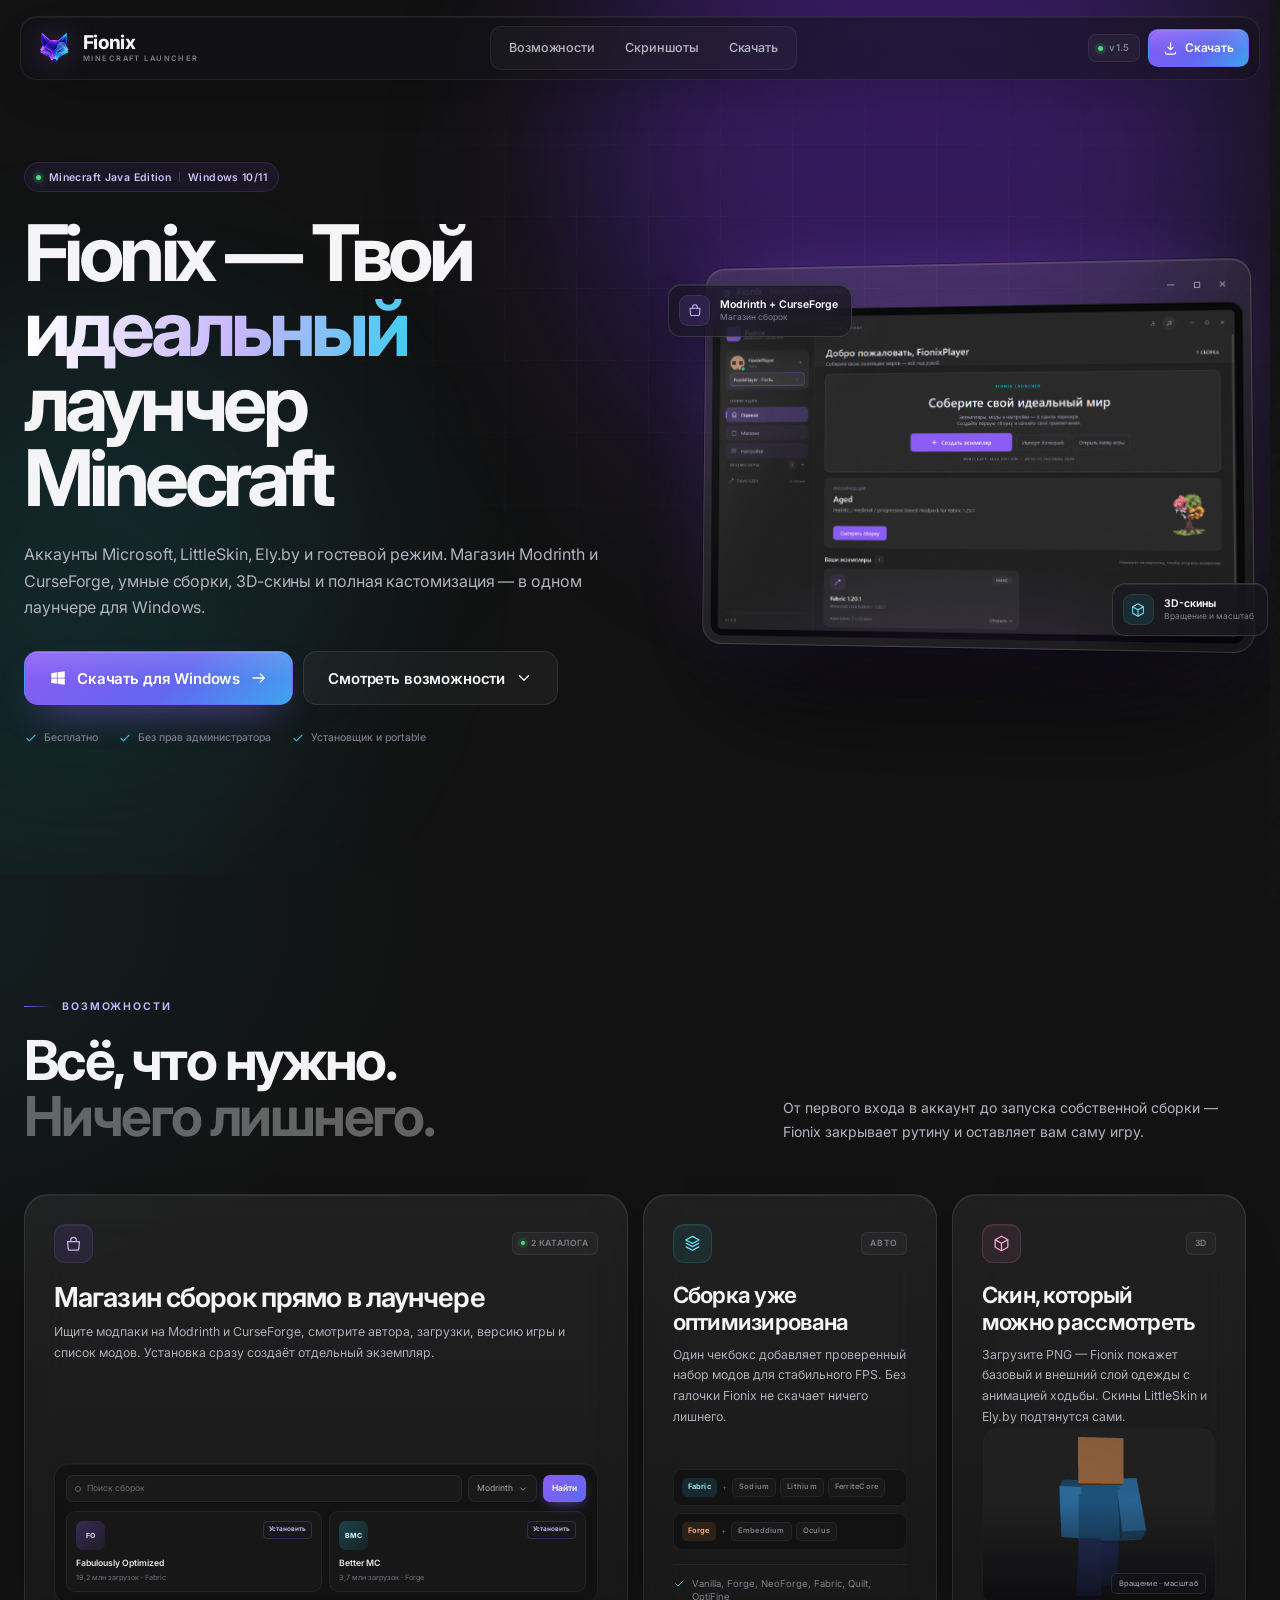
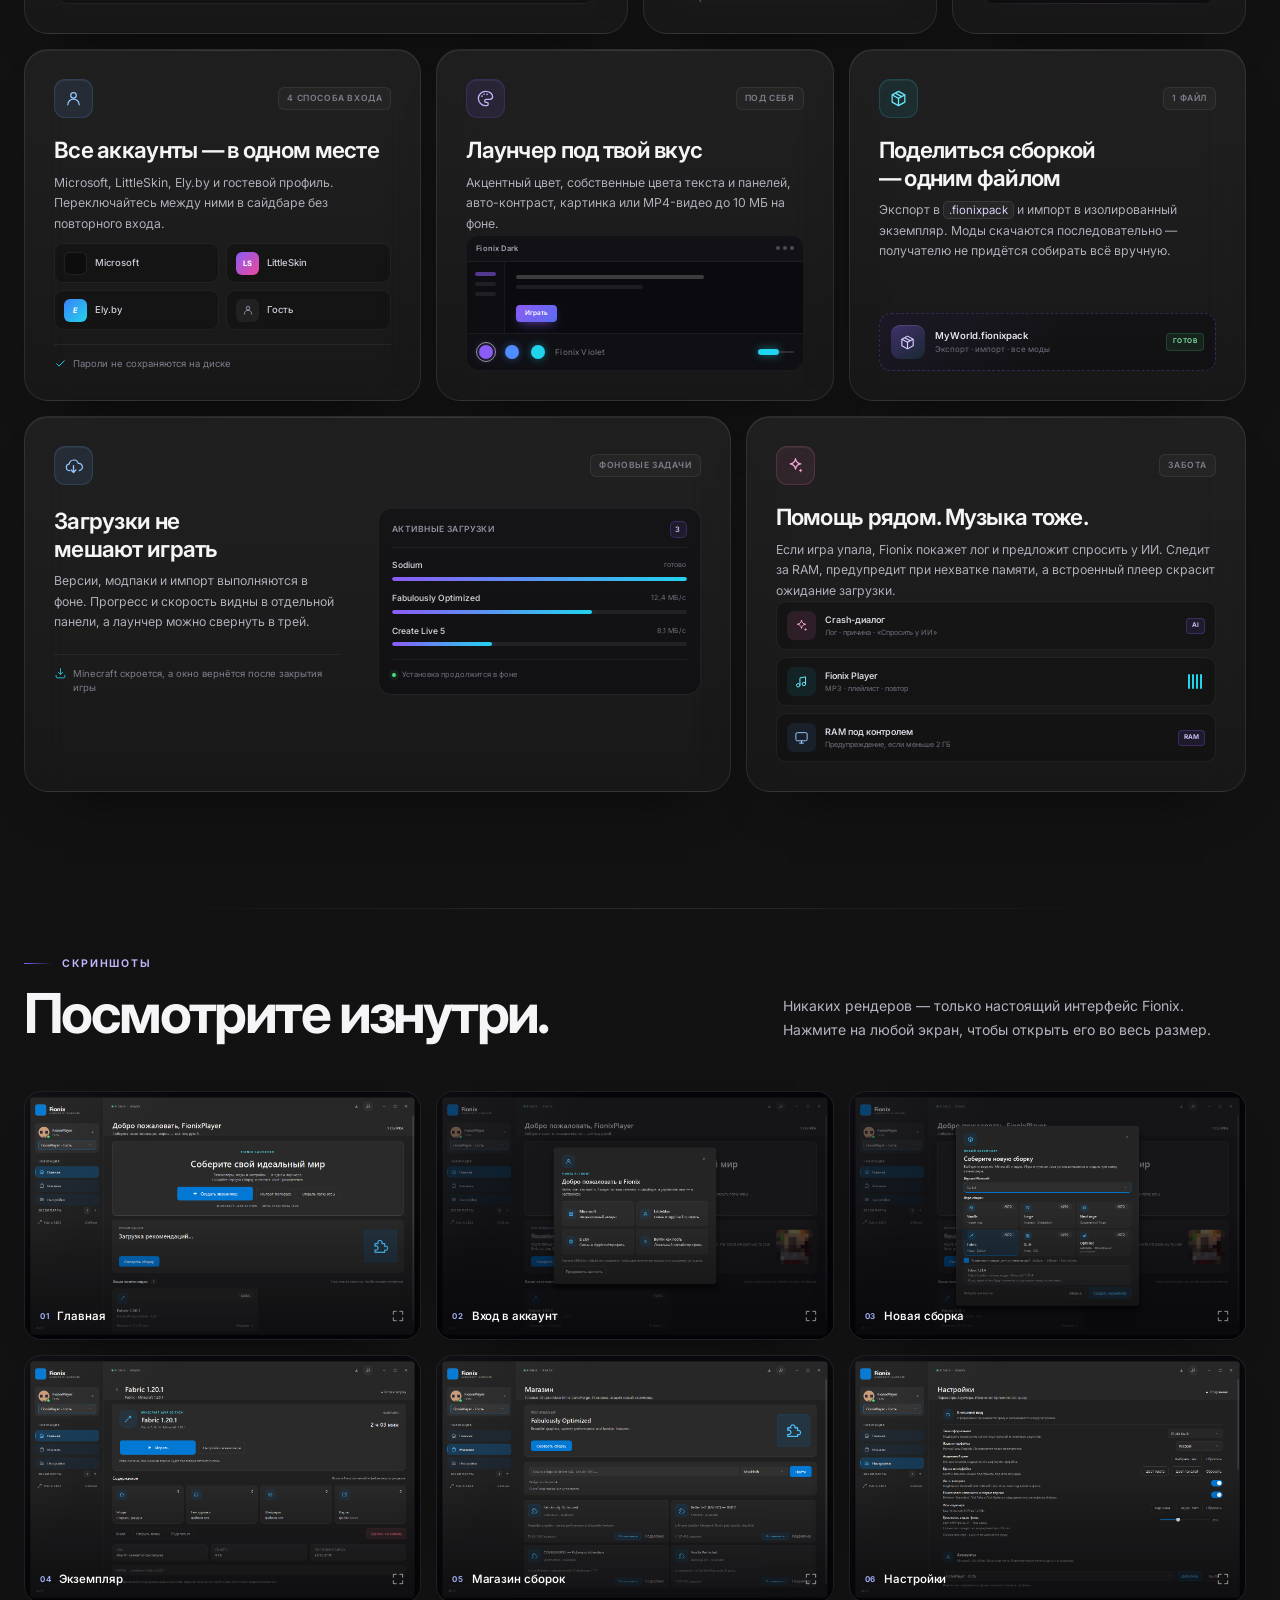
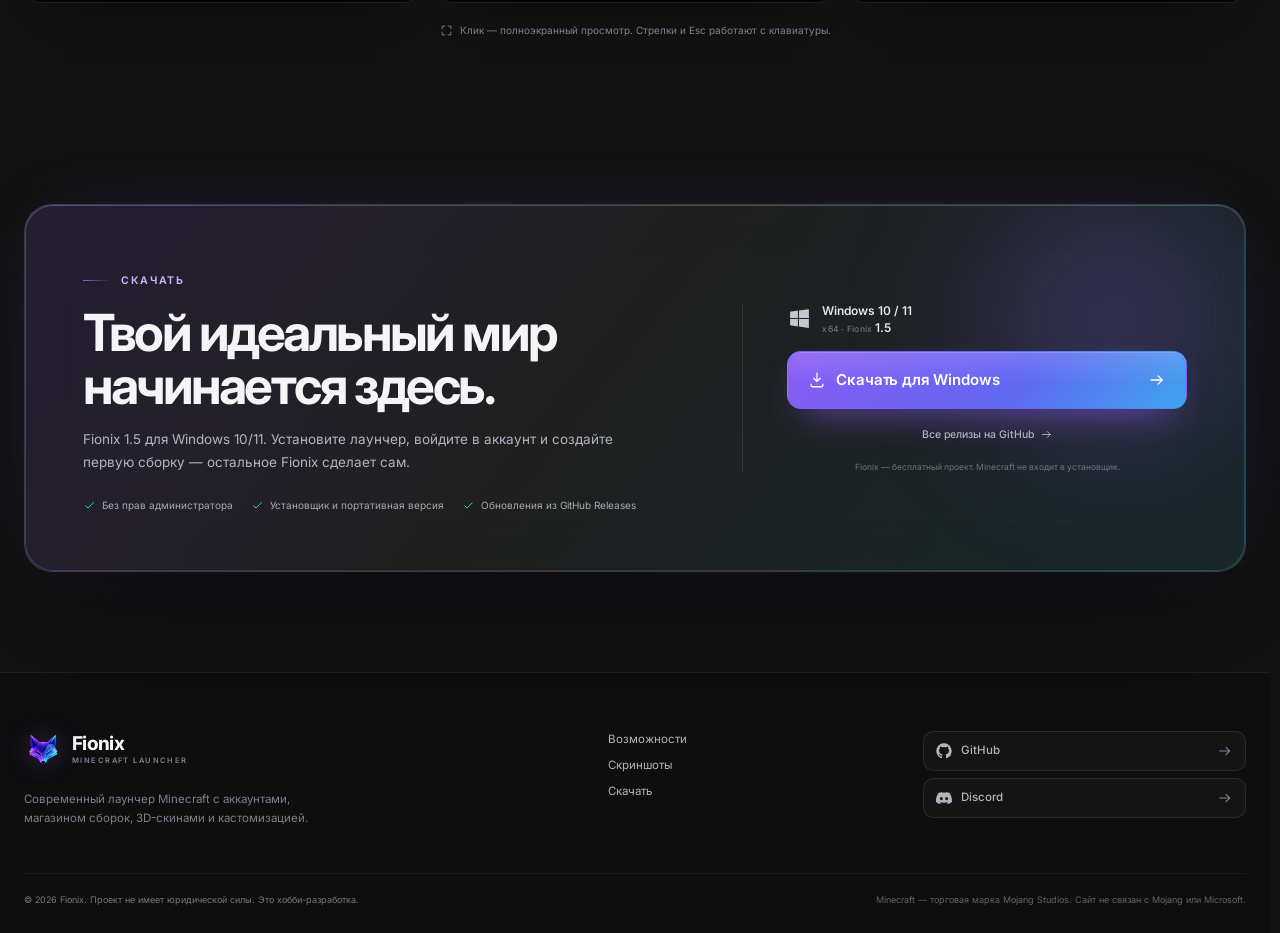
==== index.html @ 05e00a1c "Add files via upload" ====
<!DOCTYPE html>
<html lang="ru">
<head>
  <meta charset="UTF-8">
  <meta name="viewport" content="width=device-width, initial-scale=1.0">
  <meta name="color-scheme" content="dark">
  <meta name="theme-color" content="#121212">

  <title>Fionix — лаунчер Minecraft для Windows 10/11</title>
  <meta name="description" content="Fionix — современный лаунчер Minecraft с аккаунтами Microsoft, LittleSkin и Ely.by, магазином Modrinth и CurseForge, умными сборками, 3D-скинами и полной кастомизацией.">
  <meta name="robots" content="index, follow">

  <!-- После публикации замените URL на свой адрес GitHub Pages, если он отличается. -->
  <link rel="canonical" href="https://fiojedug8f.github.io/Fionix/">
  <meta property="og:type" content="website">
  <meta property="og:locale" content="ru_RU">
  <meta property="og:title" content="Fionix — Твой идеальный лаунчер Minecraft">
  <meta property="og:description" content="Аккаунты, магазин сборок, умная оптимизация, 3D-скины и кастомизация. Fionix для Windows 10/11.">
  <meta property="og:url" content="https://fiojedug8f.github.io/Fionix/">
  <meta property="og:image" content="https://fiojedug8f.github.io/Fionix/assets/screenshot-midnight.png">
  <meta name="twitter:card" content="summary_large_image">
  <meta name="twitter:title" content="Fionix — Твой идеальный лаунчер Minecraft">
  <meta name="twitter:description" content="Современный лаунчер Minecraft для Windows 10/11.">
  <meta name="twitter:image" content="https://fiojedug8f.github.io/Fionix/assets/screenshot-midnight.png">

  <!--
    ИСТОЧНИКИ ИЗОБРАЖЕНИЙ
    Исходники находятся в C:\Users\fioje\OneDrive\Рабочий стол\Fionix_Final_Release\1_GitHub_Source.
    Копии и производные лежат рядом с index.html в папке assets/, чтобы сайт корректно
    работал на GitHub Pages без абсолютных путей Windows.

    assets/fionix-mark.png              — прозрачная версия assets/icons/fionix.png (создана из оригинала)
    assets/fionix.png                   — assets/icons/fionix.png (исходная иконка приложения)
    assets/fionix.ico                   — assets/icons/fionix.ico (favicon)
    assets/screenshot-midnight.png      — docs/screenshot-midnight.png (главный экран, фиолетовый акцент)
    assets/screenshot.png               — docs/screenshot.png (главный экран)
    assets/screenshot-welcome.png       — docs/screenshot-welcome.png (вход; сторонний модпак зацензурен)
    assets/screenshot-create.png        — docs/screenshot-create.png (создание; фон с модпаком зацензурен)
    assets/screenshot-instance.png      — docs/screenshot-instance.png (страница экземпляра)
    assets/screenshot-store.png         — docs/screenshot-store.png (магазин сборок)
    assets/screenshot-settings.png      — docs/screenshot-settings.png (настройки)
    assets/screenshot-skin3d-card.png   — обрезанная docs/screenshot-skin3d.png (3D-просмотр скина)
  -->

  <link rel="icon" href="assets/fionix.ico" sizes="any">
  <link rel="apple-touch-icon" href="assets/fionix.png">
  <link rel="preconnect" href="https://fonts.googleapis.com">
  <link rel="preconnect" href="https://fonts.gstatic.com" crossorigin>
  <link href="https://fonts.googleapis.com/css2?family=Inter:wght@300..800&display=swap" rel="stylesheet">
  <script>document.documentElement.classList.add("js");</script>
  <link rel="stylesheet" href="style.css">
  <script src="script.js" defer></script>
</head>
<body>
  <a class="skip-link" href="#main">Перейти к содержимому</a>

  <!-- SVG-спрайт: иконки нарисованы в стиле набора src/ui/icons.py проекта Fionix. -->
  <svg class="svg-sprite" xmlns="http://www.w3.org/2000/svg" aria-hidden="true" focusable="false">
    <symbol id="i-download" viewBox="0 0 24 24">
      <path d="M12 3v11m0 0 4.25-4.25M12 14 7.75 9.75M4 17.5v1.25A2.25 2.25 0 0 0 6.25 21h11.5A2.25 2.25 0 0 0 20 18.75V17.5" fill="none" stroke="currentColor" stroke-width="1.7" stroke-linecap="round" stroke-linejoin="round"/>
    </symbol>
    <symbol id="i-arrow-right" viewBox="0 0 24 24">
      <path d="M4 12h15m0 0-5.5-5.5M19 12l-5.5 5.5" fill="none" stroke="currentColor" stroke-width="1.7" stroke-linecap="round" stroke-linejoin="round"/>
    </symbol>
    <symbol id="i-chevron-down" viewBox="0 0 24 24">
      <path d="m6 9 6 6 6-6" fill="none" stroke="currentColor" stroke-width="1.8" stroke-linecap="round" stroke-linejoin="round"/>
    </symbol>
    <symbol id="i-chevron-left" viewBox="0 0 24 24">
      <path d="m15 5-7 7 7 7" fill="none" stroke="currentColor" stroke-width="1.8" stroke-linecap="round" stroke-linejoin="round"/>
    </symbol>
    <symbol id="i-chevron-right" viewBox="0 0 24 24">
      <path d="m9 5 7 7-7 7" fill="none" stroke="currentColor" stroke-width="1.8" stroke-linecap="round" stroke-linejoin="round"/>
    </symbol>
    <symbol id="i-close" viewBox="0 0 24 24">
      <path d="M6 6l12 12M18 6 6 18" fill="none" stroke="currentColor" stroke-width="1.8" stroke-linecap="round"/>
    </symbol>
    <symbol id="i-expand" viewBox="0 0 24 24">
      <path d="M9 4H4v5M15 4h5v5M20 15v5h-5M4 15v5h5" fill="none" stroke="currentColor" stroke-width="1.7" stroke-linecap="round" stroke-linejoin="round"/>
    </symbol>
    <symbol id="i-check" viewBox="0 0 24 24">
      <path d="m5 12.5 4.25 4.25L19 7" fill="none" stroke="currentColor" stroke-width="1.8" stroke-linecap="round" stroke-linejoin="round"/>
    </symbol>
    <symbol id="i-store" viewBox="0 0 24 24">
      <path d="M4.5 9.5h15l-.8 9.25a1.75 1.75 0 0 1-1.74 1.6H7.04a1.75 1.75 0 0 1-1.74-1.6L4.5 9.5Z" fill="none" stroke="currentColor" stroke-width="1.6" stroke-linejoin="round"/>
      <path d="M8.5 9.5V7.75a3.5 3.5 0 1 1 7 0V9.5" fill="none" stroke="currentColor" stroke-width="1.6" stroke-linecap="round"/>
    </symbol>
    <symbol id="i-layers" viewBox="0 0 24 24">
      <path d="m12 3 8.5 4.5L12 12 3.5 7.5 12 3Z" fill="none" stroke="currentColor" stroke-width="1.6" stroke-linejoin="round"/>
      <path d="m4 11.75 8 4.25 8-4.25M4 16.25l8 4.25 8-4.25" fill="none" stroke="currentColor" stroke-width="1.6" stroke-linecap="round" stroke-linejoin="round"/>
    </symbol>
    <symbol id="i-cube" viewBox="0 0 24 24">
      <path d="m12 2.75 8 4.5v9.5l-8 4.5-8-4.5v-9.5l8-4.5Z" fill="none" stroke="currentColor" stroke-width="1.6" stroke-linejoin="round"/>
      <path d="m4.25 7.4 7.75 4.35 7.75-4.35M12 11.75v9.25" fill="none" stroke="currentColor" stroke-width="1.6" stroke-linejoin="round"/>
    </symbol>
    <symbol id="i-user" viewBox="0 0 24 24">
      <circle cx="12" cy="8" r="3.5" fill="none" stroke="currentColor" stroke-width="1.6"/>
      <path d="M4.75 20a7.25 7.25 0 0 1 14.5 0" fill="none" stroke="currentColor" stroke-width="1.6" stroke-linecap="round"/>
    </symbol>
    <symbol id="i-palette" viewBox="0 0 24 24">
      <path d="M12 3a9 9 0 0 0 0 18h1.5a2 2 0 0 0 0-4H13a2 2 0 0 1 0-4h4.5A3.5 3.5 0 0 0 21 9.5C21 5.9 16.97 3 12 3Z" fill="none" stroke="currentColor" stroke-width="1.6" stroke-linejoin="round"/>
      <circle cx="7.6" cy="9" r="1" fill="currentColor"/><circle cx="10.2" cy="6.7" r="1" fill="currentColor"/><circle cx="14" cy="6.8" r="1" fill="currentColor"/>
    </symbol>
    <symbol id="i-package" viewBox="0 0 24 24">
      <path d="M4 7.4 12 3l8 4.4v9.2L12 21l-8-4.4V7.4Z" fill="none" stroke="currentColor" stroke-width="1.6" stroke-linejoin="round"/>
      <path d="m4.25 7.5 7.75 4.3 7.75-4.3M12 11.8V21M8 5.2l8 4.4" fill="none" stroke="currentColor" stroke-width="1.6" stroke-linejoin="round"/>
    </symbol>
    <symbol id="i-cloud-download" viewBox="0 0 24 24">
      <path d="M7.25 18.5a4.25 4.25 0 0 1-.5-8.47A5.75 5.75 0 0 1 18 9.3a4.6 4.6 0 0 1 1.25 9.2" fill="none" stroke="currentColor" stroke-width="1.55" stroke-linecap="round"/>
      <path d="M12 12.25v8.5m0 0 3-3m-3 3-3-3" fill="none" stroke="currentColor" stroke-width="1.7" stroke-linecap="round" stroke-linejoin="round"/>
    </symbol>
    <symbol id="i-sparkles" viewBox="0 0 24 24">
      <path d="M12 3.25c.55 4.2 2.55 6.2 6.75 6.75-4.2.55-6.2 2.55-6.75 6.75C11.45 12.55 9.45 10.55 5.25 10c4.2-.55 6.2-2.55 6.75-6.75Z" fill="none" stroke="currentColor" stroke-width="1.5" stroke-linejoin="round"/>
      <path d="M18.5 15.5c.22 1.7 1.05 2.53 2.75 2.75-1.7.22-2.53 1.05-2.75 2.75-.22-1.7-1.05-2.53-2.75-2.75 1.7-.22 2.53-1.05 2.75-2.75Z" fill="currentColor"/>
    </symbol>
    <symbol id="i-music" viewBox="0 0 24 24">
      <path d="M9.5 18V6.25l9-1.75v11.5" fill="none" stroke="currentColor" stroke-width="1.6" stroke-linecap="round" stroke-linejoin="round"/>
      <circle cx="6.75" cy="18" r="2.75" fill="none" stroke="currentColor" stroke-width="1.6"/>
      <circle cx="15.75" cy="16" r="2.75" fill="none" stroke="currentColor" stroke-width="1.6"/>
    </symbol>
    <symbol id="i-monitor" viewBox="0 0 24 24">
      <rect x="3" y="4.25" width="18" height="13" rx="2.25" fill="none" stroke="currentColor" stroke-width="1.6"/>
      <path d="M9 21h6M12 17.5V21" fill="none" stroke="currentColor" stroke-width="1.6" stroke-linecap="round"/>
    </symbol>
    <symbol id="i-windows" viewBox="0 0 24 24">
      <path d="M3 5.5 10.5 4.4v7.1H3V5.5Zm8.5-1.3L21 3v8.5h-9.5V4.2ZM3 12.5h7.5v7.1L3 18.5v-6Zm8.5 0H21V21l-9.5-1.3v-7.2Z" fill="currentColor"/>
    </symbol>
    <symbol id="i-github" viewBox="0 0 24 24">
      <path d="M12 .5C5.73.5.5 5.73.5 12c0 5.08 3.29 9.39 7.86 10.91.58.11.79-.25.79-.56v-2.17c-3.2.7-3.87-1.36-3.87-1.36-.52-1.33-1.28-1.68-1.28-1.68-1.05-.72.08-.7.08-.7 1.16.08 1.77 1.19 1.77 1.19 1.03 1.77 2.7 1.26 3.36.96.1-.75.4-1.26.73-1.55-2.55-.29-5.23-1.28-5.23-5.69 0-1.26.45-2.29 1.19-3.1-.12-.29-.52-1.46.11-3.05 0 0 .97-.31 3.18 1.18a11.1 11.1 0 0 1 5.8 0c2.2-1.49 3.17-1.18 3.17-1.18.63 1.59.23 2.76.11 3.05.74.81 1.19 1.84 1.19 3.1 0 4.42-2.69 5.39-5.25 5.67.41.35.78 1.05.78 2.12v3.14c0 .31.21.68.8.56A11.51 11.51 0 0 0 23.5 12C23.5 5.73 18.27.5 12 .5Z" fill="currentColor"/>
    </symbol>
    <symbol id="i-discord" viewBox="0 0 24 24">
      <path d="M20.32 4.37a19.8 19.8 0 0 0-4.89-1.52.07.07 0 0 0-.08.04c-.21.38-.44.87-.6 1.25a18.3 18.3 0 0 0-5.5 0 12.6 12.6 0 0 0-.61-1.25.08.08 0 0 0-.08-.04c-1.7.29-3.35.8-4.88 1.52a.07.07 0 0 0-.03.03C.53 9.05-.32 13.58.1 18.06a.08.08 0 0 0 .03.05 19.9 19.9 0 0 0 5.99 3.03.08.08 0 0 0 .08-.03c.46-.63.87-1.3 1.22-2a.08.08 0 0 0-.04-.11 13.1 13.1 0 0 1-1.87-.89.08.08 0 0 1-.01-.13c.13-.1.25-.2.37-.31a.07.07 0 0 1 .08-.01c3.93 1.79 8.18 1.79 12.06 0a.07.07 0 0 1 .08.01c.12.11.25.21.37.31a.08.08 0 0 1-.01.13c-.6.35-1.22.64-1.87.89a.08.08 0 0 0-.04.11c.36.7.77 1.37 1.22 2a.08.08 0 0 0 .08.03 19.84 19.84 0 0 0 6-3.03.08.08 0 0 0 .03-.05c.5-5.18-.84-9.68-3.55-13.66a.06.06 0 0 0-.03-.03ZM8.02 15.33c-1.18 0-2.16-1.08-2.16-2.42 0-1.33.96-2.42 2.16-2.42 1.21 0 2.18 1.1 2.16 2.42 0 1.34-.96 2.42-2.16 2.42Zm7.97 0c-1.18 0-2.16-1.08-2.16-2.42 0-1.33.96-2.42 2.16-2.42 1.21 0 2.18 1.1 2.16 2.42 0 1.34-.95 2.42-2.16 2.42Z" fill="currentColor"/>
    </symbol>
    <symbol id="i-tray" viewBox="0 0 24 24">
      <path d="M4 15.25v2.5A2.25 2.25 0 0 0 6.25 20h11.5A2.25 2.25 0 0 0 20 17.75v-2.5M8.25 10 12 13.75 15.75 10M12 3v10.5" fill="none" stroke="currentColor" stroke-width="1.6" stroke-linecap="round" stroke-linejoin="round"/>
    </symbol>
  </svg>

  <div class="page-glow" aria-hidden="true"></div>

  <header class="site-header" id="siteHeader">
    <div class="header-inner">
      <a class="brand" href="#top" aria-label="Fionix — на главную">
        <!-- assets/fionix-mark.png = прозрачная версия assets/icons/fionix.png -->
        <img class="brand-mark" src="assets/fionix-mark.png" alt="" width="40" height="40" decoding="async">
        <span class="brand-text">
          <span class="brand-name">Fionix</span>
          <span class="brand-caption">Minecraft Launcher</span>
        </span>
      </a>

      <nav class="desktop-nav" aria-label="Основная навигация">
        <a class="nav-link" href="#features">Возможности</a>
        <a class="nav-link" href="#screenshots">Скриншоты</a>
        <a class="nav-link" href="#download">Скачать</a>
      </nav>

      <div class="header-actions">
        <!-- Версия подставляется из latest release GitHub API в script.js. -->
        <span class="version-pill" title="Последняя версия Fionix">
          <span class="status-dot" aria-hidden="true"></span><span data-release-tag>v1.5</span>
        </span>

        <!--
          ССЫЛКА НА СКАЧИВАНИЕ
          href ниже — резервный прямой адрес последнего установщика GitHub.
          script.js запрашивает последний релиз через GitHub API, подставляет
          точный versioned URL (например, .../download/v1.5/Fionix_Setup.exe)
          и обновляет все версии на странице. Вручную менять ссылку не нужно.
        -->
        <a class="btn btn--primary btn--sm header-download"
           href="https://github.com/fiojedug8f/Fionix/releases/latest/download/Fionix_Setup.exe"
           data-download
           aria-label="Скачать Fionix для Windows">
          <svg class="icon" aria-hidden="true"><use href="#i-download"/></svg>
          <span>Скачать</span>
        </a>

        <button class="menu-toggle" id="menuToggle" type="button"
                aria-label="Открыть меню" aria-controls="mobileMenu" aria-expanded="false">
          <span></span><span></span>
        </button>
      </div>
    </div>
  </header>

  <div class="mobile-menu-backdrop" id="menuBackdrop" aria-hidden="true"></div>

  <div class="mobile-menu" id="mobileMenu" aria-hidden="true" inert>
    <nav class="mobile-nav" aria-label="Мобильная навигация">
      <a href="#features"><span>Возможности</span><svg class="icon" aria-hidden="true"><use href="#i-arrow-right"/></svg></a>
      <a href="#screenshots"><span>Скриншоты</span><svg class="icon" aria-hidden="true"><use href="#i-arrow-right"/></svg></a>
      <a href="#download"><span>Скачать</span><svg class="icon" aria-hidden="true"><use href="#i-arrow-right"/></svg></a>
    </nav>
    <a class="btn btn--primary mobile-menu__download"
       href="https://github.com/fiojedug8f/Fionix/releases/latest/download/Fionix_Setup.exe"
       data-download>
      <svg class="icon" aria-hidden="true"><use href="#i-windows"/></svg>
      Скачать для Windows
    </a>
    <p class="mobile-menu__meta">Windows 10/11 · версия <span data-release-version>1.5</span> · бесплатно</p>
  </div>

  <main id="main">
    <!-- ============================= HERO ============================= -->
    <section class="hero" id="top" aria-labelledby="hero-title">
      <div class="hero-background" aria-hidden="true">
        <span class="hero-orb hero-orb--violet"></span>
        <span class="hero-orb hero-orb--cyan"></span>
        <span class="hero-grid"></span>
      </div>

      <div class="container hero-layout">
        <div class="hero-copy">
          <div class="hero-eyebrow">
            <span class="status-dot" aria-hidden="true"></span>
            <span>Minecraft Java Edition</span>
            <span class="eyebrow-separator" aria-hidden="true"></span>
            <span>Windows 10/11</span>
          </div>

          <h1 class="hero-title" id="hero-title">
            Fionix — Твой<br>
            <span class="text-gradient">идеальный</span> лаунчер<br>
            Minecraft
          </h1>

          <p class="hero-lead">
            Аккаунты Microsoft, LittleSkin, Ely.by и гостевой режим. Магазин Modrinth
            и CurseForge, умные сборки, 3D-скины и полная кастомизация — в одном
            лаунчере для Windows.
          </p>

          <div class="hero-actions">
            <a class="btn btn--primary btn--lg"
               href="https://github.com/fiojedug8f/Fionix/releases/latest/download/Fionix_Setup.exe"
               data-download>
              <svg class="icon" aria-hidden="true"><use href="#i-windows"/></svg>
              <span>Скачать для Windows</span>
              <svg class="icon btn-arrow" aria-hidden="true"><use href="#i-arrow-right"/></svg>
            </a>
            <a class="btn btn--ghost btn--lg" href="#features">
              <span>Смотреть возможности</span>
              <svg class="icon" aria-hidden="true"><use href="#i-chevron-down"/></svg>
            </a>
          </div>

          <ul class="hero-meta" aria-label="Коротко о лаунчере">
            <li><svg class="icon" aria-hidden="true"><use href="#i-check"/></svg>Бесплатно</li>
            <li><svg class="icon" aria-hidden="true"><use href="#i-check"/></svg>Без прав администратора</li>
            <li><svg class="icon" aria-hidden="true"><use href="#i-check"/></svg>Установщик и portable</li>
          </ul>
        </div>

        <div class="hero-visual">
          <div class="hero-halo" aria-hidden="true"></div>

          <figure class="app-preview" data-tilt data-reveal>
            <div class="app-titlebar" aria-hidden="true">
              <div class="app-title">
                <span class="app-title__mark"></span>
                <span>Fionix</span>
                <span class="app-title__muted">Minecraft Launcher</span>
              </div>
              <div class="window-controls">
                <span class="window-control window-control--min"></span>
                <span class="window-control window-control--max"></span>
                <span class="window-control window-control--close"></span>
              </div>
            </div>
            <div class="app-screen">
              <!-- assets/screenshot-midnight.png = docs/screenshot-midnight.png -->
              <img src="assets/screenshot-midnight.png"
                   alt="Интерфейс Fionix: главный экран с приветствием, кнопкой создания сборки и фиолетовым акцентом"
                   width="1440" height="900" fetchpriority="high" decoding="async">
              <span class="screen-glare" aria-hidden="true"></span>
            </div>
            <figcaption class="sr-only">Главное окно лаунчера Fionix с фиолетовой темой оформления.</figcaption>
          </figure>

          <div class="hero-float hero-float--store" aria-hidden="true">
            <span class="float-icon float-icon--violet">
              <svg class="icon"><use href="#i-store"/></svg>
            </span>
            <span>
              <strong>Modrinth + CurseForge</strong>
              <small>Магазин сборок</small>
            </span>
          </div>

          <div class="hero-float hero-float--skins" aria-hidden="true">
            <span class="float-icon float-icon--cyan">
              <svg class="icon"><use href="#i-cube"/></svg>
            </span>
            <span>
              <strong>3D-скины</strong>
              <small>Вращение и масштаб</small>
            </span>
          </div>
        </div>
      </div>

      <div class="container">
        <div class="tech-strip" data-reveal>
          <span class="tech-strip__label">
            <svg class="icon" aria-hidden="true"><use href="#i-layers"/></svg>
            6 ядер
          </span>
          <ul class="tech-list" aria-label="Поддерживаемые ядра">
            <li>Vanilla</li>
            <li>Forge</li>
            <li>NeoForge</li>
            <li>Fabric</li>
            <li>Quilt</li>
            <li>OptiFine</li>
          </ul>
          <span class="tech-strip__note">Release · Snapshot · Beta · Alpha</span>
        </div>
      </div>
    </section>

    <!-- ========================== ВОЗМОЖНОСТИ ========================== -->
    <section class="section" id="features" aria-labelledby="features-title">
      <div class="container">
        <div class="section-heading" data-reveal>
          <span class="section-kicker"><span aria-hidden="true"></span>Возможности</span>
          <div class="section-heading__row">
            <h2 id="features-title">Всё, что нужно.<br><span class="text-dim">Ничего лишнего.</span></h2>
            <p>
              От первого входа в аккаунт до запуска собственной сборки — Fionix
              закрывает рутину и оставляет вам саму игру.
            </p>
          </div>
        </div>

        <div class="bento-grid">
          <!-- Карточка 1: магазин сборок. Данные и функции из README, раздел «Магазин». -->
          <article class="glass-card feature-card card--store" data-reveal>
            <div class="card-top">
              <span class="feature-icon feature-icon--violet">
                <svg class="icon" aria-hidden="true"><use href="#i-store"/></svg>
              </span>
              <span class="tag"><span class="status-dot" aria-hidden="true"></span>2 каталога</span>
            </div>
            <h3>Магазин сборок прямо в лаунчере</h3>
            <p>
              Ищите модпаки на Modrinth и CurseForge, смотрите автора, загрузки,
              версию игры и список модов. Установка сразу создаёт отдельный экземпляр.
            </p>

            <div class="store-demo" aria-hidden="true">
              <div class="store-demo__toolbar">
                <span class="demo-search">
                  <span class="demo-search__dot"></span>
                  Поиск сборок
                </span>
                <span class="demo-source">Modrinth <svg class="icon"><use href="#i-chevron-down"/></svg></span>
                <span class="demo-find">Найти</span>
              </div>
              <div class="store-demo__grid">
                <div class="pack-card">
                  <div class="pack-card__top">
                    <span class="pack-icon">FO</span>
                    <span class="pack-card__install">Установить</span>
                  </div>
                  <strong>Fabulously Optimized</strong>
                  <small>19,2 млн загрузок · Fabric</small>
                </div>
                <div class="pack-card">
                  <div class="pack-card__top">
                    <span class="pack-icon pack-icon--cyan">BMC</span>
                    <span class="pack-card__install">Установить</span>
                  </div>
                  <strong>Better MC</strong>
                  <small>3,7 млн загрузок · Forge</small>
                </div>
              </div>
            </div>
          </article>

          <!-- Карточка 2: оптимизация при создании сборки (README, «Ядра и оптимизация»). -->
          <article class="glass-card feature-card card--builds" data-reveal style="--delay: .06s">
            <div class="card-top">
              <span class="feature-icon feature-icon--cyan">
                <svg class="icon" aria-hidden="true"><use href="#i-layers"/></svg>
              </span>
              <span class="tag">Авто</span>
            </div>
            <h3>Сборка уже оптимизирована</h3>
            <p>
              Один чекбокс добавляет проверенный набор модов для стабильного FPS.
              Без галочки Fionix не скачает ничего лишнего.
            </p>
            <div class="build-demo" aria-hidden="true">
              <div class="build-row">
                <span class="core-tag core-tag--fabric">Fabric</span>
                <span class="build-plus">+</span>
                <span class="mod-tag">Sodium</span>
                <span class="mod-tag">Lithium</span>
                <span class="mod-tag">FerriteCore</span>
              </div>
              <div class="build-row">
                <span class="core-tag core-tag--forge">Forge</span>
                <span class="build-plus">+</span>
                <span class="mod-tag">Embeddium</span>
                <span class="mod-tag">Oculus</span>
              </div>
            </div>
            <div class="card-note"><svg class="icon" aria-hidden="true"><use href="#i-check"/></svg>Vanilla, Forge, NeoForge, Fabric, Quilt, OptiFine</div>
          </article>

          <!-- Карточка 3: 3D-скины. Изображение из docs/screenshot-skin3d.png. -->
          <article class="glass-card feature-card card--skins" data-reveal style="--delay: .12s">
            <div class="card-top">
              <span class="feature-icon feature-icon--pink">
                <svg class="icon" aria-hidden="true"><use href="#i-cube"/></svg>
              </span>
              <span class="tag">3D</span>
            </div>
            <h3>Скин, который можно рассмотреть</h3>
            <p>
              Загрузите PNG — Fionix покажет базовый и внешний слой одежды
              с анимацией ходьбы. Скины LittleSkin и Ely.by подтянутся сами.
            </p>
            <div class="skin-preview">
              <!--
                assets/screenshot-skin3d-card.png — производная от docs/screenshot-skin3d.png:
                обрезаны служебный заголовок и подпись, чтобы в карточке остался только 3D-просмотрщик.
              -->
              <img src="assets/screenshot-skin3d-card.png"
                   alt="3D-просмотрщик скина в Fionix"
                   width="692" height="524" loading="lazy" decoding="async">
              <span class="skin-hint">Вращение · масштаб</span>
            </div>
          </article>

          <!-- Карточка 4: аккаунты (README, «Аккаунты и профиль»). -->
          <article class="glass-card feature-card card--accounts" data-reveal>
            <div class="card-top">
              <span class="feature-icon feature-icon--blue">
                <svg class="icon" aria-hidden="true"><use href="#i-user"/></svg>
              </span>
              <span class="tag">4 способа входа</span>
            </div>
            <h3>Все аккаунты — в одном месте</h3>
            <p>
              Microsoft, LittleSkin, Ely.by и гостевой профиль. Переключайтесь
              между ними в сайдбаре без повторного входа.
            </p>
            <div class="account-grid" aria-hidden="true">
              <span class="account-chip">
                <span class="account-logo account-logo--ms"><i></i><i></i><i></i><i></i></span>
                Microsoft
              </span>
              <span class="account-chip">
                <span class="account-logo account-logo--ls">LS</span>
                LittleSkin
              </span>
              <span class="account-chip">
                <span class="account-logo account-logo--ely">E</span>
                Ely.by
              </span>
              <span class="account-chip">
                <span class="account-logo account-logo--guest">
                  <svg class="icon"><use href="#i-user"/></svg>
                </span>
                Гость
              </span>
            </div>
            <div class="card-note"><svg class="icon" aria-hidden="true"><use href="#i-check"/></svg>Пароли не сохраняются на диске</div>
          </article>

          <!-- Карточка 5: кастомизация (README, «Кастомизация»). -->
          <article class="glass-card feature-card card--themes" data-reveal style="--delay: .06s">
            <div class="card-top">
              <span class="feature-icon feature-icon--violet">
                <svg class="icon" aria-hidden="true"><use href="#i-palette"/></svg>
              </span>
              <span class="tag">Под себя</span>
            </div>
            <h3>Лаунчер под твой вкус</h3>
            <p>
              Акцентный цвет, собственные цвета текста и панелей, авто-контраст,
              картинка или MP4-видео до 10 МБ на фоне.
            </p>
            <div class="theme-demo">
              <div class="theme-demo__bar">
                <span class="theme-demo__title">Fionix Dark</span>
                <span class="theme-demo__lights"><i></i><i></i><i></i></span>
              </div>
              <div class="theme-demo__body">
                <div class="theme-demo__side">
                  <span></span><span></span><span></span>
                </div>
                <div class="theme-demo__content">
                  <span class="theme-demo__line theme-demo__line--wide"></span>
                  <span class="theme-demo__line"></span>
                  <span class="theme-demo__button">Играть</span>
                </div>
              </div>
              <div class="theme-swatches" aria-label="Демонстрация акцентного цвета">
                <button class="swatch is-active" type="button" data-accent="violet" aria-label="Фиолетовый акцент" aria-pressed="true"><span style="--swatch: #8b5cf6"></span></button>
                <button class="swatch" type="button" data-accent="blue" aria-label="Синий акцент" aria-pressed="false"><span style="--swatch: #4f8cff"></span></button>
                <button class="swatch" type="button" data-accent="cyan" aria-label="Бирюзовый акцент" aria-pressed="false"><span style="--swatch: #22d3ee"></span></button>
                <span class="swatch-label" id="swatchLabel">Fionix Violet</span>
                <span class="theme-volume" aria-hidden="true"><i></i></span>
              </div>
            </div>
          </article>

          <!-- Карточка 6: экспорт/импорт .fionixpack (README, «Сборки»). -->
          <article class="glass-card feature-card card--packs" data-reveal style="--delay: .12s">
            <div class="card-top">
              <span class="feature-icon feature-icon--cyan">
                <svg class="icon" aria-hidden="true"><use href="#i-package"/></svg>
              </span>
              <span class="tag">1 файл</span>
            </div>
            <h3>Поделиться сборкой — одним файлом</h3>
            <p>
              Экспорт в <code>.fionixpack</code> и импорт в изолированный экземпляр.
              Моды скачаются последовательно — получателю не придётся собирать всё вручную.
            </p>
            <div class="pack-file" aria-hidden="true">
              <span class="pack-file__icon">
                <svg class="icon"><use href="#i-package"/></svg>
              </span>
              <span class="pack-file__info">
                <strong>MyWorld.fionixpack</strong>
                <small>Экспорт · импорт · все моды</small>
              </span>
              <span class="pack-file__status">готов</span>
            </div>
          </article>

          <!-- Карточка 7: фоновые загрузки и трей (README, «Загрузки», «Системная логика»). -->
          <article class="glass-card feature-card card--downloads" data-reveal>
            <div class="card-top">
              <span class="feature-icon feature-icon--blue">
                <svg class="icon" aria-hidden="true"><use href="#i-cloud-download"/></svg>
              </span>
              <span class="tag">Фоновые задачи</span>
            </div>
            <div class="card-split">
              <div class="card-split__copy">
                <h3>Загрузки не мешают играть</h3>
                <p>
                  Версии, модпаки и импорт выполняются в фоне. Прогресс и скорость
                  видны в отдельной панели, а лаунчер можно свернуть в трей.
                </p>
                <div class="card-note"><svg class="icon" aria-hidden="true"><use href="#i-tray"/></svg>Minecraft скроется, а окно вернётся после закрытия игры</div>
              </div>

              <div class="download-demo" aria-hidden="true">
                <div class="download-demo__head">
                  <span>Активные загрузки</span>
                  <span class="download-demo__count">3</span>
                </div>
                <div class="download-row">
                  <div class="download-row__text"><strong>Sodium</strong><span>готово</span></div>
                  <div class="progress"><i style="--progress: 100%"></i></div>
                </div>
                <div class="download-row">
                  <div class="download-row__text"><strong>Fabulously Optimized</strong><span>12,4 МБ/с</span></div>
                  <div class="progress"><i style="--progress: 68%"></i></div>
                </div>
                <div class="download-row">
                  <div class="download-row__text"><strong>Create Live 5</strong><span>8,1 МБ/с</span></div>
                  <div class="progress"><i style="--progress: 34%"></i></div>
                </div>
                <div class="download-demo__foot">
                  <span class="pulse-dot" aria-hidden="true"></span>
                  Установка продолжится в фоне
                </div>
              </div>
            </div>
          </article>

          <!-- Карточка 8: crash-диалог и музыкальный плеер (README, «Ошибки и музыка»). -->
          <article class="glass-card feature-card card--care" data-reveal style="--delay: .06s">
            <div class="card-top">
              <span class="feature-icon feature-icon--pink">
                <svg class="icon" aria-hidden="true"><use href="#i-sparkles"/></svg>
              </span>
              <span class="tag">Забота</span>
            </div>
            <h3>Помощь рядом. Музыка тоже.</h3>
            <p>
              Если игра упала, Fionix покажет лог и предложит спросить у ИИ.
              Следит за RAM, предупредит при нехватке памяти, а встроенный
              плеер скрасит ожидание загрузки.
            </p>
            <div class="care-stack" aria-hidden="true">
              <div class="care-item care-item--crash">
                <span class="care-item__icon"><svg class="icon"><use href="#i-sparkles"/></svg></span>
                <span class="care-item__text"><strong>Crash-диалог</strong><small>Лог · причина · «Спросить у ИИ»</small></span>
                <span class="care-item__badge">AI</span>
              </div>
              <div class="care-item care-item--music">
                <span class="care-item__icon"><svg class="icon"><use href="#i-music"/></svg></span>
                <span class="care-item__text"><strong>Fionix Player</strong><small>MP3 · плейлист · повтор</small></span>
                <span class="equalizer"><i></i><i></i><i></i><i></i></span>
              </div>
              <div class="care-item care-item--ram">
                <span class="care-item__icon"><svg class="icon"><use href="#i-monitor"/></svg></span>
                <span class="care-item__text"><strong>RAM под контролем</strong><small>Предупреждение, если меньше 2 ГБ</small></span>
                <span class="care-item__badge">RAM</span>
              </div>
            </div>
          </article>
        </div>
      </div>
    </section>

    <!-- =========================== СКРИНШОТЫ =========================== -->
    <section class="section gallery-section" id="screenshots" aria-labelledby="screenshots-title">
      <div class="container">
        <div class="section-heading section-heading--split" data-reveal>
          <div>
            <span class="section-kicker"><span aria-hidden="true"></span>Скриншоты</span>
            <h2 id="screenshots-title">Посмотрите изнутри.</h2>
          </div>
          <p>
            Никаких рендеров — только настоящий интерфейс Fionix. Нажмите на
            любой экран, чтобы открыть его во весь размер.
          </p>
        </div>

        <div class="gallery-grid" id="galleryGrid">
          <button class="gallery-card" type="button" data-full="assets/screenshot.png"
                  data-title="Главная"
                  data-caption="Приветствие, создание сборки и список ваших экземпляров — всё на одном экране."
                  aria-label="Открыть скриншот: Главная" aria-haspopup="dialog">
            <!-- assets/screenshot.png = docs/screenshot.png -->
            <img src="assets/screenshot.png" alt="Главный экран Fionix с приветствием и списком сборок" width="1440" height="900" loading="lazy" decoding="async">
            <span class="gallery-caption"><span class="gallery-caption__index">01</span><span>Главная</span><svg class="icon" aria-hidden="true"><use href="#i-expand"/></svg></span>
          </button>

          <button class="gallery-card" type="button" data-full="assets/screenshot-welcome.png"
                  data-title="Вход в аккаунт"
                  data-caption="Microsoft, LittleSkin, Ely.by или гостевой профиль — выбор в один клик."
                  aria-label="Открыть скриншот: Вход в аккаунт" aria-haspopup="dialog">
            <!-- assets/screenshot-welcome.png = docs/screenshot-welcome.png; иконка и название стороннего модпака зацензурены -->
            <img src="assets/screenshot-welcome.png" alt="Окно входа в аккаунт с четырьмя способами авторизации" width="1440" height="900" loading="lazy" decoding="async">
            <span class="gallery-caption"><span class="gallery-caption__index">02</span><span>Вход в аккаунт</span><svg class="icon" aria-hidden="true"><use href="#i-expand"/></svg></span>
          </button>

          <button class="gallery-card" type="button" data-full="assets/screenshot-create.png"
                  data-title="Новая сборка"
                  data-caption="Версия Minecraft, ядро и умная оптимизация — один диалог до готового экземпляра."
                  aria-label="Открыть скриншот: Новая сборка" aria-haspopup="dialog">
            <!-- assets/screenshot-create.png = docs/screenshot-create.png; фон с иконкой и названием модпака зацензурен -->
            <img src="assets/screenshot-create.png" alt="Диалог создания сборки с выбором версии, ядра и оптимизации" width="1440" height="900" loading="lazy" decoding="async">
            <span class="gallery-caption"><span class="gallery-caption__index">03</span><span>Новая сборка</span><svg class="icon" aria-hidden="true"><use href="#i-expand"/></svg></span>
          </button>

          <button class="gallery-card" type="button" data-full="assets/screenshot-instance.png"
                  data-title="Экземпляр"
                  data-caption="Кнопка «Играть», моды, текстуры, шейдеры, карты, память и Java — под рукой."
                  aria-label="Открыть скриншот: Экземпляр" aria-haspopup="dialog">
            <!-- assets/screenshot-instance.png = docs/screenshot-instance.png -->
            <img src="assets/screenshot-instance.png" alt="Страница экземпляра Fabric с кнопкой Играть и разделами контента" width="1440" height="900" loading="lazy" decoding="async">
            <span class="gallery-caption"><span class="gallery-caption__index">04</span><span>Экземпляр</span><svg class="icon" aria-hidden="true"><use href="#i-expand"/></svg></span>
          </button>

          <button class="gallery-card" type="button" data-full="assets/screenshot-store.png"
                  data-title="Магазин сборок"
                  data-caption="Поиск по Modrinth и CurseForge, загрузки, версии и установка нового модпака."
                  aria-label="Открыть скриншот: Магазин сборок" aria-haspopup="dialog">
            <!-- assets/screenshot-store.png = docs/screenshot-store.png -->
            <img src="assets/screenshot-store.png" alt="Магазин сборок Modrinth с поиском и карточками модпаков" width="1440" height="900" loading="lazy" decoding="async">
            <span class="gallery-caption"><span class="gallery-caption__index">05</span><span>Магазин сборок</span><svg class="icon" aria-hidden="true"><use href="#i-expand"/></svg></span>
          </button>

          <button class="gallery-card" type="button" data-full="assets/screenshot-settings.png"
                  data-title="Настройки"
                  data-caption="Тема, акцентный цвет, видео-фон, снапшоты, аккаунты и прокси — в одном месте."
                  aria-label="Открыть скриншот: Настройки" aria-haspopup="dialog">
            <!-- assets/screenshot-settings.png = docs/screenshot-settings.png -->
            <img src="assets/screenshot-settings.png" alt="Настройки оформления Fionix с выбором темы, акцента и фона" width="1440" height="900" loading="lazy" decoding="async">
            <span class="gallery-caption"><span class="gallery-caption__index">06</span><span>Настройки</span><svg class="icon" aria-hidden="true"><use href="#i-expand"/></svg></span>
          </button>
        </div>

        <p class="gallery-hint" data-reveal>
          <svg class="icon" aria-hidden="true"><use href="#i-expand"/></svg>
          Клик — полноэкранный просмотр. Стрелки и Esc работают с клавиатуры.
        </p>
      </div>
    </section>

    <!-- ============================ СКАЧАТЬ ============================ -->
    <section class="section download-section" id="download" aria-labelledby="download-title">
      <div class="container">
        <div class="download-panel" data-reveal>
          <div class="download-panel__glow" aria-hidden="true"></div>
          <div class="download-copy">
            <span class="section-kicker"><span aria-hidden="true"></span>Скачать</span>
            <h2 id="download-title">Твой идеальный мир<br>начинается здесь.</h2>
            <p>
              Fionix <span data-release-version>1.5</span> для Windows 10/11. Установите
              лаунчер, войдите в аккаунт и создайте первую сборку — остальное Fionix
              сделает сам.
            </p>
            <ul class="download-facts">
              <li><svg class="icon" aria-hidden="true"><use href="#i-check"/></svg>Без прав администратора</li>
              <li><svg class="icon" aria-hidden="true"><use href="#i-check"/></svg>Установщик и портативная версия</li>
              <li><svg class="icon" aria-hidden="true"><use href="#i-check"/></svg>Обновления из GitHub Releases</li>
            </ul>
          </div>

          <div class="download-aside">
            <div class="os-chip"><svg class="icon" aria-hidden="true"><use href="#i-windows"/></svg><span>Windows 10 / 11<small>x64 · Fionix <span data-release-version>1.5</span></small></span></div>

            <!--
              ОСНОВНАЯ ССЫЛКА НА СКАЧИВАНИЕ
              href — прямой fallback на latest/download. После ответа GitHub API
              script.js заменяет его на точный asset из последнего релиза.
            -->
            <a class="btn btn--primary btn--download"
               href="https://github.com/fiojedug8f/Fionix/releases/latest/download/Fionix_Setup.exe"
               data-download>
              <svg class="icon" aria-hidden="true"><use href="#i-download"/></svg>
              <span>Скачать для Windows</span>
              <svg class="icon btn-arrow" aria-hidden="true"><use href="#i-arrow-right"/></svg>
            </a>

            <a class="download-secondary"
               href="https://github.com/fiojedug8f/Fionix/releases"
               target="_blank" rel="noopener noreferrer">
              Все релизы на GitHub
              <svg class="icon" aria-hidden="true"><use href="#i-arrow-right"/></svg>
            </a>

            <p class="download-note">Fionix — бесплатный проект. Minecraft не входит в установщик.</p>
          </div>
        </div>
      </div>
    </section>
  </main>

  <!-- ============================== ФУТЕР ============================== -->
  <footer class="site-footer">
    <div class="container">
      <div class="footer-top">
        <div class="footer-brand">
          <a class="brand" href="#top" aria-label="Fionix — наверх">
            <!-- assets/fionix-mark.png = прозрачная версия assets/icons/fionix.png -->
            <img class="brand-mark" src="assets/fionix-mark.png" alt="" width="40" height="40" loading="lazy" decoding="async">
            <span class="brand-text">
              <span class="brand-name">Fionix</span>
              <span class="brand-caption">Minecraft Launcher</span>
            </span>
          </a>
          <p>Современный лаунчер Minecraft с аккаунтами, магазином сборок, 3D-скинами и кастомизацией.</p>
        </div>

        <nav class="footer-nav" aria-label="Навигация в футере">
          <a href="#features">Возможности</a>
          <a href="#screenshots">Скриншоты</a>
          <a href="#download">Скачать</a>
        </nav>

        <div class="footer-socials">
          <!-- GitHub проекта из config.py: GITHUB_REPO = "fiojedug8f/Fionix" -->
          <a class="social-link" href="https://github.com/fiojedug8f/Fionix" target="_blank" rel="noopener noreferrer">
            <svg class="icon" aria-hidden="true"><use href="#i-github"/></svg>
            GitHub
            <svg class="icon social-link__arrow" aria-hidden="true"><use href="#i-arrow-right"/></svg>
          </a>

          <!--
            ССЫЛКА НА DISCORD
            Пока стоит заглушка. Замените href на приглашение вашего сервера,
            например https://discord.gg/abcdef, и удалите атрибут data-placeholder-link.
          -->
          <a class="social-link" href="#" data-placeholder-link="Discord">
            <svg class="icon" aria-hidden="true"><use href="#i-discord"/></svg>
            Discord
            <svg class="icon social-link__arrow" aria-hidden="true"><use href="#i-arrow-right"/></svg>
          </a>
        </div>
      </div>

      <div class="footer-bottom">
        <p>© <span id="year">2026</span> Fionix. Проект не имеет юридической силы. Это хобби-разработка.</p>
        <p>Minecraft — торговая марка Mojang Studios. Сайт не связан с Mojang или Microsoft.</p>
      </div>
    </div>
  </footer>

  <!-- Лайтбокс для галереи. Управление: клик, стрелки, Esc, свайп. -->
  <div class="lightbox" id="lightbox" role="dialog" aria-modal="true" aria-labelledby="lightboxTitle" aria-hidden="true" inert>
    <div class="lightbox__backdrop" data-lightbox-close></div>

    <div class="lightbox__dialog">
      <div class="lightbox__top">
        <span class="lightbox__count"><span id="lightboxIndex">01</span> <span class="lightbox__slash">/</span> <span id="lightboxTotal">06</span></span>
        <button class="icon-button" type="button" data-lightbox-close aria-label="Закрыть полноэкранный просмотр">
          <svg class="icon" aria-hidden="true"><use href="#i-close"/></svg>
        </button>
      </div>

      <button class="lightbox__arrow lightbox__arrow--prev" type="button" data-lightbox-prev aria-label="Предыдущий скриншот">
        <svg class="icon" aria-hidden="true"><use href="#i-chevron-left"/></svg>
      </button>

      <figure class="lightbox__figure">
        <div class="lightbox__image-wrap">
          <img id="lightboxImage" src="assets/screenshot.png" alt="" width="1440" height="900" decoding="async">
        </div>
        <figcaption class="lightbox__caption">
          <span class="lightbox__kicker">Fionix Launcher</span>
          <h3 id="lightboxTitle">Главная</h3>
          <p id="lightboxDescription">Приветствие, создание сборки и список ваших экземпляров.</p>
        </figcaption>
      </figure>

      <button class="lightbox__arrow lightbox__arrow--next" type="button" data-lightbox-next aria-label="Следующий скриншот">
        <svg class="icon" aria-hidden="true"><use href="#i-chevron-right"/></svg>
      </button>
    </div>
  </div>

  <div class="toast" id="toast" role="status" aria-live="polite" aria-atomic="true"></div>
</body>
</html>
---- style.css ----
/* ==========================================================================
   Fionix — landing page
   Fluent Design / Windows 11 + glassmorphism
   ========================================================================== */

/* ---------- Design tokens ---------- */
:root {
  --bg: #121212;
  --bg-deep: #0a0a0d;
  --surface: rgba(255, 255, 255, 0.05);
  --surface-strong: rgba(255, 255, 255, 0.075);
  --surface-soft: rgba(255, 255, 255, 0.028);
  --border: rgba(255, 255, 255, 0.09);
  --border-strong: rgba(255, 255, 255, 0.16);
  --text: #f5f5f7;
  --text-secondary: #b4b4c0;
  --text-muted: #7f7f8e;

  --accent: #8b5cf6;
  --accent-rgb: 139, 92, 246;
  --accent-2: #22d3ee;
  --accent-2-rgb: 34, 211, 238;
  --accent-soft: rgba(139, 92, 246, 0.14);
  --accent-glow: rgba(139, 92, 246, 0.34);

  --font: "Inter", "Segoe UI Variable Text", "Segoe UI", system-ui, -apple-system, sans-serif;
  --container: 1240px;
  --radius: 24px;
  --ease: cubic-bezier(0.2, 0.7, 0.2, 1);
  --ease-spring: cubic-bezier(0.34, 1.4, 0.64, 1);
  --header-height: 64px;
}

/* ---------- Reset ---------- */
*,
*::before,
*::after {
  box-sizing: border-box;
}

html {
  scroll-behavior: smooth;
  scroll-padding-top: 112px;
  scrollbar-gutter: stable;
  -webkit-text-size-adjust: 100%;
}

body {
  margin: 0;
  min-width: 320px;
  overflow-x: hidden;
  background:
    radial-gradient(1100px 720px at 78% -8%, rgba(109, 40, 217, 0.17), transparent 62%),
    radial-gradient(900px 650px at -8% 22%, rgba(34, 211, 238, 0.07), transparent 60%),
    var(--bg);
  color: var(--text);
  font-family: var(--font);
  font-size: 16px;
  line-height: 1.5;
  font-optical-sizing: auto;
  -webkit-font-smoothing: antialiased;
  text-rendering: optimizeLegibility;
}

body::before {
  content: "";
  position: fixed;
  inset: 0;
  z-index: 50;
  pointer-events: none;
  opacity: 0.035;
  background-image: url("data:image/svg+xml,%3Csvg viewBox='0 0 180 180' xmlns='http://www.w3.org/2000/svg'%3E%3Cfilter id='n'%3E%3CfeTurbulence type='fractalNoise' baseFrequency='.9' numOctaves='3' stitchTiles='stitch'/%3E%3C/filter%3E%3Crect width='100%25' height='100%25' filter='url(%23n)' opacity='.7'/%3E%3C/svg%3E");
  mix-blend-mode: soft-light;
}

body.is-locked {
  overflow: hidden;
}

img,
svg {
  display: block;
}

img {
  max-width: 100%;
}

a {
  color: inherit;
  text-decoration: none;
}

button {
  color: inherit;
  font: inherit;
}

button,
a {
  -webkit-tap-highlight-color: transparent;
}

h1,
h2,
h3,
p,
figure,
ul {
  margin: 0;
}

ul {
  padding: 0;
  list-style: none;
}

::selection {
  background: rgba(var(--accent-rgb), 0.38);
  color: #fff;
}

::-webkit-scrollbar {
  width: 10px;
  height: 10px;
}

::-webkit-scrollbar-track {
  background: #101014;
}

::-webkit-scrollbar-thumb {
  border: 2px solid #101014;
  border-radius: 999px;
  background: #3a3a46;
}

::-webkit-scrollbar-thumb:hover {
  background: #50505f;
}

:focus-visible {
  outline: 2px solid var(--accent-2);
  outline-offset: 3px;
}

/* ---------- Utilities ---------- */
.container {
  width: min(var(--container), calc(100% - 48px));
  margin-inline: auto;
}

.icon {
  width: 18px;
  height: 18px;
  flex: 0 0 auto;
}

.sr-only {
  position: absolute !important;
  width: 1px !important;
  height: 1px !important;
  padding: 0 !important;
  margin: -1px !important;
  overflow: hidden !important;
  clip: rect(0, 0, 0, 0) !important;
  white-space: nowrap !important;
  border: 0 !important;
}

.skip-link {
  position: fixed;
  top: 12px;
  left: 12px;
  z-index: 2000;
  padding: 12px 18px;
  border-radius: 10px;
  background: #fff;
  color: #121212;
  font-size: 13px;
  font-weight: 600;
  transform: translateY(-150%);
  transition: transform 0.2s ease;
}

.skip-link:focus {
  transform: translateY(0);
}

.svg-sprite {
  position: absolute;
  width: 0;
  height: 0;
  overflow: hidden;
}

.page-glow {
  position: fixed;
  inset: 0;
  z-index: 0;
  pointer-events: none;
  background:
    radial-gradient(680px 420px at 72% 8%, rgba(var(--accent-rgb), 0.09), transparent 72%),
    radial-gradient(560px 380px at 12% 54%, rgba(var(--accent-2-rgb), 0.035), transparent 74%);
}

/* ---------- Buttons ---------- */
.btn {
  --btn-height: 48px;
  position: relative;
  display: inline-flex;
  align-items: center;
  justify-content: center;
  gap: 10px;
  min-height: var(--btn-height);
  padding: 0 20px;
  border: 1px solid transparent;
  border-radius: 12px;
  font-family: inherit;
  font-size: 14px;
  font-weight: 600;
  letter-spacing: -0.01em;
  line-height: 1;
  white-space: nowrap;
  cursor: pointer;
  transition:
    transform 0.3s var(--ease-spring),
    box-shadow 0.3s var(--ease),
    background-color 0.3s var(--ease),
    border-color 0.3s var(--ease);
}

.btn--primary {
  background: linear-gradient(135deg, var(--accent) 0%, #6366f1 55%, var(--accent-2) 135%);
  color: #fff;
  box-shadow:
    0 16px 38px -18px rgba(var(--accent-rgb), 0.9),
    inset 0 1px 0 rgba(255, 255, 255, 0.24);
}

.btn--primary::before {
  content: "";
  position: absolute;
  inset: 1px;
  border-radius: inherit;
  pointer-events: none;
  background: linear-gradient(180deg, rgba(255, 255, 255, 0.16), transparent 55%);
  opacity: 0.75;
}

.btn--primary > * {
  position: relative;
  z-index: 1;
}

.btn--primary:hover {
  transform: translateY(-2px);
  box-shadow:
    0 24px 54px -18px rgba(var(--accent-rgb), 0.95),
    inset 0 1px 0 rgba(255, 255, 255, 0.3);
}

.btn--primary:active {
  transform: translateY(0) scale(0.985);
}

.btn--ghost {
  border-color: var(--border);
  background: rgba(255, 255, 255, 0.045);
  color: var(--text);
  backdrop-filter: blur(16px);
  -webkit-backdrop-filter: blur(16px);
}

.btn--ghost:hover {
  border-color: var(--border-strong);
  background: rgba(255, 255, 255, 0.075);
  transform: translateY(-2px);
}

.btn--sm {
  --btn-height: 38px;
  gap: 7px;
  padding: 0 14px;
  border-radius: 10px;
  font-size: 12px;
}

.btn--sm .icon {
  width: 15px;
  height: 15px;
}

.btn--lg {
  --btn-height: 54px;
  padding: 0 24px;
  border-radius: 14px;
  font-size: 15px;
}

.btn--download {
  --btn-height: 58px;
  width: 100%;
  border-radius: 14px;
  font-size: 15px;
}

.btn--download .btn-arrow {
  margin-left: auto;
}

.btn-arrow {
  transition: transform 0.3s var(--ease);
}

.btn:hover .btn-arrow {
  transform: translateX(3px);
}

/* ---------- Header ---------- */
.site-header {
  position: fixed;
  top: 16px;
  right: 0;
  left: 0;
  z-index: 100;
  pointer-events: none;
  animation: header-in 0.8s var(--ease) both;
}

.header-inner {
  display: grid;
  grid-template-columns: auto 1fr auto;
  align-items: center;
  gap: 24px;
  width: min(var(--container), calc(100% - 40px));
  min-height: var(--header-height);
  margin-inline: auto;
  padding: 8px 10px 8px 14px;
  border: 1px solid rgba(255, 255, 255, 0.075);
  border-radius: 17px;
  background: rgba(19, 19, 24, 0.52);
  box-shadow:
    inset 0 1px 0 rgba(255, 255, 255, 0.055),
    0 18px 50px -26px rgba(0, 0, 0, 0.8);
  backdrop-filter: blur(26px) saturate(150%);
  -webkit-backdrop-filter: blur(26px) saturate(150%);
  pointer-events: auto;
  transition:
    background-color 0.35s var(--ease),
    border-color 0.35s var(--ease),
    box-shadow 0.35s var(--ease);
}

.site-header.is-scrolled .header-inner {
  border-color: rgba(255, 255, 255, 0.11);
  background: rgba(17, 17, 22, 0.96);
  box-shadow:
    inset 0 1px 0 rgba(255, 255, 255, 0.07),
    0 22px 60px -26px rgba(0, 0, 0, 0.92);
}

.brand {
  display: inline-flex;
  align-items: center;
  gap: 10px;
  min-width: 0;
}

.brand-mark {
  width: 38px;
  height: 38px;
  object-fit: contain;
  filter: drop-shadow(0 0 14px rgba(var(--accent-rgb), 0.34));
  transition: transform 0.4s var(--ease-spring), filter 0.4s var(--ease);
}

.brand:hover .brand-mark {
  transform: rotate(-5deg) scale(1.06);
  filter: drop-shadow(0 0 20px rgba(var(--accent-rgb), 0.58));
}

.brand-text {
  display: flex;
  flex-direction: column;
  gap: 1px;
  min-width: 0;
}

.brand-name {
  font-size: 19px;
  font-weight: 740;
  letter-spacing: -0.035em;
  line-height: 1.1;
}

.brand-caption {
  color: var(--text-muted);
  font-size: 7.5px;
  font-weight: 600;
  letter-spacing: 0.19em;
  line-height: 1.2;
  text-transform: uppercase;
}

.desktop-nav {
  display: flex;
  justify-self: center;
  gap: 2px;
  padding: 4px;
  border: 1px solid rgba(255, 255, 255, 0.055);
  border-radius: 11px;
  background: rgba(255, 255, 255, 0.027);
}

.nav-link {
  position: relative;
  padding: 8px 14px;
  border-radius: 8px;
  color: var(--text-secondary);
  font-size: 12.5px;
  font-weight: 520;
  letter-spacing: -0.005em;
  transition: color 0.25s ease, background-color 0.25s ease;
}

.nav-link:hover {
  color: var(--text);
  background: rgba(255, 255, 255, 0.055);
}

.nav-link.is-active {
  color: #fff;
  background: var(--accent-soft);
  box-shadow: inset 0 0 0 1px rgba(var(--accent-rgb), 0.18);
}

.nav-link.is-active::after {
  content: "";
  position: absolute;
  right: 12px;
  bottom: 4px;
  left: 12px;
  height: 1px;
  border-radius: 1px;
  background: linear-gradient(90deg, transparent, rgba(var(--accent-rgb), 0.9), transparent);
}

.header-actions {
  display: flex;
  align-items: center;
  gap: 8px;
  justify-self: end;
}

.version-pill {
  display: inline-flex;
  align-items: center;
  gap: 6px;
  height: 28px;
  padding: 0 9px;
  border: 1px solid rgba(255, 255, 255, 0.07);
  border-radius: 8px;
  background: rgba(255, 255, 255, 0.035);
  color: var(--text-muted);
  font-size: 9.5px;
  font-weight: 600;
  letter-spacing: 0.04em;
}

.status-dot {
  width: 5px;
  height: 5px;
  border-radius: 50%;
  background: #4ade80;
  box-shadow: 0 0 0 3px rgba(74, 222, 128, 0.1), 0 0 10px rgba(74, 222, 128, 0.7);
  flex: 0 0 auto;
}

.menu-toggle {
  display: none;
  flex-direction: column;
  align-items: center;
  justify-content: center;
  gap: 5px;
  width: 38px;
  height: 38px;
  padding: 0;
  border: 1px solid var(--border);
  border-radius: 10px;
  background: rgba(255, 255, 255, 0.04);
  cursor: pointer;
}

.menu-toggle span {
  width: 15px;
  height: 1.5px;
  border-radius: 2px;
  background: var(--text);
  transition: transform 0.3s var(--ease), width 0.3s var(--ease);
}

.menu-toggle.is-open span:first-child {
  transform: translateY(3.25px) rotate(45deg);
}

.menu-toggle.is-open span:last-child {
  transform: translateY(-3.25px) rotate(-45deg);
}

/* ---------- Mobile menu ---------- */
.mobile-menu-backdrop {
  position: fixed;
  inset: 0;
  z-index: 98;
  background: rgba(4, 4, 7, 0.58);
  opacity: 0;
  visibility: hidden;
  pointer-events: none;
  backdrop-filter: blur(7px);
  -webkit-backdrop-filter: blur(7px);
  transition: opacity 0.3s var(--ease), visibility 0.3s var(--ease);
}

.mobile-menu-backdrop.is-open {
  opacity: 1;
  visibility: visible;
  pointer-events: auto;
}

.mobile-menu {
  position: fixed;
  top: 88px;
  right: 20px;
  left: 20px;
  z-index: 99;
  max-height: calc(100vh - 108px);
  overflow-y: auto;
  padding: 14px;
  border: 1px solid var(--border-strong);
  border-radius: 20px;
  background: linear-gradient(180deg, rgba(25, 25, 32, 0.98), rgba(16, 16, 21, 0.97));
  box-shadow: 0 30px 70px -20px rgba(0, 0, 0, 0.9);
  backdrop-filter: blur(30px) saturate(150%);
  -webkit-backdrop-filter: blur(30px) saturate(150%);
  opacity: 0;
  visibility: hidden;
  transform: translateY(-10px) scale(0.98);
  transform-origin: top center;
  transition:
    opacity 0.28s var(--ease),
    visibility 0.28s var(--ease),
    transform 0.35s var(--ease-spring);
}

.mobile-menu.is-open {
  opacity: 1;
  visibility: visible;
  transform: translateY(0) scale(1);
}

.mobile-nav {
  display: grid;
  gap: 2px;
}

.mobile-nav a {
  display: flex;
  align-items: center;
  justify-content: space-between;
  padding: 14px 12px;
  border-radius: 11px;
  color: var(--text-secondary);
  font-size: 16px;
  font-weight: 530;
}

.mobile-nav a:hover {
  background: rgba(255, 255, 255, 0.055);
  color: #fff;
}

.mobile-nav .icon {
  width: 17px;
  height: 17px;
  color: var(--text-muted);
}

.mobile-menu__download {
  width: 100%;
  margin-top: 10px;
}

.mobile-menu__meta {
  padding: 13px 2px 4px;
  color: var(--text-muted);
  font-size: 10px;
  text-align: center;
}

/* ---------- Hero ---------- */
.hero {
  position: relative;
  z-index: 2;
  padding: clamp(142px, 16vh, 184px) 0 0;
  overflow: hidden;
}

.hero-background {
  position: absolute;
  inset: 0;
  z-index: -1;
  pointer-events: none;
}

.hero-orb {
  position: absolute;
  border-radius: 50%;
  filter: blur(95px);
  will-change: transform;
}

.hero-orb--violet {
  top: -18%;
  right: 2%;
  width: 660px;
  height: 660px;
  background: rgba(109, 40, 217, 0.32);
  animation: orb-drift 18s ease-in-out infinite alternate;
}

.hero-orb--cyan {
  bottom: 4%;
  left: -14%;
  width: 520px;
  height: 520px;
  background: rgba(34, 211, 238, 0.08);
  animation: orb-drift 22s ease-in-out -7s infinite alternate-reverse;
}

.hero-grid {
  position: absolute;
  inset: 0;
  background-image:
    linear-gradient(rgba(255, 255, 255, 0.035) 1px, transparent 1px),
    linear-gradient(90deg, rgba(255, 255, 255, 0.035) 1px, transparent 1px);
  background-size: 72px 72px;
  mask-image: radial-gradient(ellipse 75% 60% at 62% 35%, #000 12%, transparent 74%);
  -webkit-mask-image: radial-gradient(ellipse 75% 60% at 62% 35%, #000 12%, transparent 74%);
  opacity: 0.75;
}

.hero-layout {
  display: grid;
  grid-template-columns: minmax(0, 1.05fr) minmax(0, 0.95fr);
  gap: clamp(36px, 5vw, 70px);
  align-items: center;
  min-height: min(620px, calc(100svh - 230px));
}

.hero-copy {
  position: relative;
  z-index: 2;
  max-width: 760px;
}

.hero-copy > * {
  animation: hero-in 0.9s var(--ease) both;
}

.hero-copy > :nth-child(1) { animation-delay: 0.06s; }
.hero-copy > :nth-child(2) { animation-delay: 0.12s; }
.hero-copy > :nth-child(3) { animation-delay: 0.19s; }
.hero-copy > :nth-child(4) { animation-delay: 0.26s; }
.hero-copy > :nth-child(5) { animation-delay: 0.33s; }

.hero-eyebrow {
  display: inline-flex;
  align-items: center;
  gap: 8px;
  min-height: 30px;
  padding: 0 11px;
  border: 1px solid rgba(var(--accent-rgb), 0.2);
  border-radius: 999px;
  background: rgba(var(--accent-rgb), 0.08);
  color: #cfc6ff;
  font-size: 10.5px;
  font-weight: 570;
  letter-spacing: 0.035em;
  white-space: nowrap;
  backdrop-filter: blur(10px);
}

.hero-eyebrow .status-dot {
  width: 5px;
  height: 5px;
}

.eyebrow-separator {
  width: 1px;
  height: 10px;
  background: rgba(255, 255, 255, 0.16);
}

.hero-title {
  max-width: 780px;
  margin-top: 24px;
  font-size: clamp(3.25rem, 6.1vw, 5.15rem);
  font-weight: 710;
  letter-spacing: -0.058em;
  line-height: 0.96;
  text-wrap: balance;
}

.text-gradient {
  background: linear-gradient(102deg, #fff 4%, #d8ccff 38%, #c4b5fd 58%, var(--accent-2) 108%);
  -webkit-background-clip: text;
  background-clip: text;
  color: transparent;
}

.hero-lead {
  max-width: 610px;
  margin-top: 25px;
  color: var(--text-secondary);
  font-size: clamp(14.5px, 1.25vw, 17px);
  font-weight: 390;
  line-height: 1.65;
  letter-spacing: -0.005em;
}

.hero-actions {
  display: flex;
  flex-wrap: wrap;
  gap: 10px;
  margin-top: 31px;
}

.hero-meta {
  display: flex;
  flex-wrap: wrap;
  gap: 9px 20px;
  margin-top: 25px;
  color: var(--text-muted);
  font-size: 10.5px;
  font-weight: 450;
}

.hero-meta li {
  display: flex;
  align-items: center;
  gap: 6px;
}

.hero-meta .icon {
  width: 14px;
  height: 14px;
  color: var(--accent-2);
}

/* Hero preview */
.hero-visual {
  position: relative;
  z-index: 1;
  min-width: 0;
  padding: 10px 0;
  perspective: 1400px;
}

.hero-halo {
  position: absolute;
  inset: 12% 2% 8%;
  border-radius: 50%;
  background: radial-gradient(closest-side, rgba(var(--accent-rgb), 0.24), transparent 78%);
  filter: blur(45px);
  pointer-events: none;
}

.app-preview {
  position: relative;
  z-index: 1;
  width: 100%;
  padding: 7px;
  border: 1px solid rgba(255, 255, 255, 0.14);
  border-radius: 20px;
  background: linear-gradient(150deg, rgba(255, 255, 255, 0.11), rgba(255, 255, 255, 0.035));
  box-shadow:
    0 60px 130px -32px rgba(0, 0, 0, 0.92),
    0 0 0 1px rgba(0, 0, 0, 0.32),
    0 0 90px -28px rgba(var(--accent-rgb), 0.55),
    inset 0 1px 0 rgba(255, 255, 255, 0.13);
  transform: perspective(1400px) rotateX(var(--rx, 1.5deg)) rotateY(var(--ry, -4deg));
  transform-style: preserve-3d;
  transition: transform 0.65s var(--ease), box-shadow 0.45s var(--ease);
  will-change: transform;
  animation: preview-in 1.15s 0.12s var(--ease) backwards;
}

.app-preview::after {
  content: "";
  position: absolute;
  inset: -14%;
  z-index: -1;
  border-radius: 50%;
  background: radial-gradient(closest-side, rgba(var(--accent-rgb), 0.2), transparent 70%);
  filter: blur(35px);
  pointer-events: none;
}

.app-titlebar {
  display: flex;
  align-items: center;
  justify-content: space-between;
  height: 35px;
  padding: 0 8px 0 10px;
}

.app-title {
  display: flex;
  align-items: center;
  gap: 7px;
  min-width: 0;
  color: #e8e8ef;
  font-size: 9.5px;
  font-weight: 580;
  letter-spacing: 0.01em;
}

.app-title__mark {
  width: 8px;
  height: 8px;
  border-radius: 2px;
  background: linear-gradient(135deg, var(--accent), var(--accent-2));
  box-shadow: 0 0 9px rgba(var(--accent-rgb), 0.7);
}

.app-title__muted {
  overflow: hidden;
  color: var(--text-muted);
  font-size: 8.5px;
  font-weight: 450;
  text-overflow: ellipsis;
  white-space: nowrap;
}

.window-controls {
  display: flex;
  align-items: center;
  gap: 2px;
}

.window-control {
  position: relative;
  display: grid;
  place-items: center;
  width: 23px;
  height: 22px;
  border-radius: 5px;
}

.window-control::before,
.window-control::after {
  content: "";
  position: absolute;
  background: #90909e;
}

.window-control--min::before {
  width: 7px;
  height: 1px;
}

.window-control--max::before {
  width: 6px;
  height: 6px;
  border: 1px solid #90909e;
  background: transparent;
}

.window-control--close::before {
  width: 7px;
  height: 1px;
  transform: rotate(45deg);
}

.window-control--close::after {
  width: 7px;
  height: 1px;
  transform: rotate(-45deg);
}

.app-screen {
  position: relative;
  overflow: hidden;
  aspect-ratio: 16 / 10;
  border: 1px solid rgba(255, 255, 255, 0.075);
  border-radius: 13px;
  background: #0a0a0d;
  box-shadow: inset 0 0 0 1px rgba(0, 0, 0, 0.4);
}

.app-screen img {
  width: 100%;
  height: 100%;
  object-fit: cover;
  object-position: center top;
}

.screen-glare {
  position: absolute;
  inset: 0;
  pointer-events: none;
  background:
    linear-gradient(118deg, rgba(255, 255, 255, 0.09), transparent 26%),
    radial-gradient(90% 50% at 50% 110%, rgba(var(--accent-rgb), 0.12), transparent 65%);
  mix-blend-mode: screen;
}

.hero-float {
  position: absolute;
  z-index: 3;
  display: flex;
  align-items: center;
  gap: 10px;
  padding: 10px 13px 10px 10px;
  border: 1px solid rgba(255, 255, 255, 0.13);
  border-radius: 13px;
  background: rgba(23, 23, 30, 0.72);
  box-shadow:
    0 22px 48px -18px rgba(0, 0, 0, 0.85),
    inset 0 1px 0 rgba(255, 255, 255, 0.09);
  backdrop-filter: blur(20px) saturate(150%);
  -webkit-backdrop-filter: blur(20px) saturate(150%);
  pointer-events: none;
  animation: float-y 7s ease-in-out infinite alternate;
}

.hero-float strong {
  display: block;
  color: #fff;
  font-size: 10.5px;
  font-weight: 620;
  line-height: 1.3;
  white-space: nowrap;
}

.hero-float small {
  display: block;
  margin-top: 1px;
  color: var(--text-muted);
  font-size: 8.5px;
  line-height: 1.3;
  white-space: nowrap;
}

.float-icon {
  display: grid;
  place-items: center;
  width: 31px;
  height: 31px;
  border: 1px solid rgba(255, 255, 255, 0.08);
  border-radius: 9px;
}

.float-icon .icon {
  width: 16px;
  height: 16px;
}

.float-icon--violet {
  background: rgba(var(--accent-rgb), 0.14);
  color: #c4b5fd;
}

.float-icon--cyan {
  background: rgba(var(--accent-2-rgb), 0.1);
  color: #67e8f9;
}

.hero-float--store {
  top: 8%;
  left: -5%;
  animation-delay: -2.5s;
}

.hero-float--skins {
  right: -4%;
  bottom: 5%;
  animation-delay: -5s;
}

/* Tech strip */
.tech-strip {
  display: flex;
  flex-wrap: wrap;
  align-items: center;
  gap: 12px 24px;
  margin-top: clamp(48px, 7vh, 72px);
  padding: 15px 20px;
  border: 1px solid var(--border);
  border-radius: 15px;
  background: linear-gradient(90deg, rgba(255, 255, 255, 0.04), rgba(255, 255, 255, 0.018));
  backdrop-filter: blur(18px);
  -webkit-backdrop-filter: blur(18px);
}

.tech-strip__label {
  display: flex;
  align-items: center;
  gap: 8px;
  color: #d5ccff;
  font-size: 10px;
  font-weight: 640;
  letter-spacing: 0.12em;
  text-transform: uppercase;
}

.tech-strip__label .icon {
  width: 15px;
  height: 15px;
  color: #a78bfa;
}

.tech-list {
  display: flex;
  flex-wrap: wrap;
  align-items: center;
  gap: 4px 0;
}

.tech-list li {
  position: relative;
  padding: 0 13px;
  color: var(--text-secondary);
  font-size: 10px;
  font-weight: 550;
  letter-spacing: 0.09em;
  text-transform: uppercase;
}

.tech-list li::after {
  content: "";
  position: absolute;
  top: 50%;
  right: 0;
  width: 2px;
  height: 2px;
  border-radius: 50%;
  background: rgba(255, 255, 255, 0.2);
  transform: translateY(-50%);
}

.tech-list li:first-child {
  padding-left: 0;
}

.tech-list li:last-child {
  padding-right: 0;
}

.tech-list li:last-child::after {
  display: none;
}

.tech-strip__note {
  margin-left: auto;
  color: var(--text-muted);
  font-size: 9.5px;
  letter-spacing: 0.07em;
  text-transform: uppercase;
}

/* ---------- Sections ---------- */
.section {
  position: relative;
  z-index: 2;
  padding: clamp(88px, 9vw, 132px) 0;
}

.section-heading {
  margin-bottom: clamp(34px, 4vw, 50px);
}

.section-kicker {
  display: inline-flex;
  align-items: center;
  gap: 10px;
  margin-bottom: 17px;
  color: #c4b5fd;
  font-size: 10.5px;
  font-weight: 650;
  letter-spacing: 0.18em;
  text-transform: uppercase;
}

.section-kicker > span {
  width: 28px;
  height: 1px;
  background: linear-gradient(90deg, var(--accent), transparent);
}

.section-heading h2 {
  font-size: clamp(2.35rem, 4.3vw, 3.7rem);
  font-weight: 690;
  letter-spacing: -0.047em;
  line-height: 1.02;
  text-wrap: balance;
}

.section-heading__row {
  display: grid;
  grid-template-columns: minmax(0, 1.2fr) minmax(0, 0.8fr);
  gap: clamp(24px, 5vw, 70px);
  align-items: end;
}

.section-heading__row > p,
.section-heading--split > p {
  max-width: 480px;
  color: var(--text-secondary);
  font-size: 14px;
  line-height: 1.7;
}

.section-heading--split {
  display: grid;
  grid-template-columns: minmax(0, 1.2fr) minmax(0, 0.8fr);
  gap: clamp(24px, 5vw, 70px);
  align-items: end;
}

.section-heading--split .section-kicker {
  margin-bottom: 14px;
}

.text-dim {
  color: rgba(245, 245, 247, 0.36);
}

/* ---------- Bento grid ---------- */
.bento-grid {
  display: grid;
  grid-template-columns: repeat(12, minmax(0, 1fr));
  gap: 15px;
}

.glass-card {
  border: 1px solid var(--border);
  background: linear-gradient(180deg, rgba(255, 255, 255, 0.062), rgba(255, 255, 255, 0.027));
  box-shadow:
    inset 0 1px 0 rgba(255, 255, 255, 0.06),
    0 28px 60px -42px rgba(0, 0, 0, 0.9);
  backdrop-filter: blur(22px) saturate(135%);
  -webkit-backdrop-filter: blur(22px) saturate(135%);
}

.feature-card {
  --mx: 50%;
  --my: 0%;
  position: relative;
  isolation: isolate;
  display: flex;
  flex-direction: column;
  min-width: 0;
  min-height: 260px;
  padding: clamp(21px, 2.3vw, 29px);
  overflow: hidden;
  border-radius: var(--radius);
  transition:
    transform 0.4s var(--ease),
    border-color 0.4s var(--ease),
    box-shadow 0.4s var(--ease),
    background-color 0.4s var(--ease);
}

.feature-card::before {
  content: "";
  position: absolute;
  inset: 0;
  z-index: 0;
  border-radius: inherit;
  background: radial-gradient(520px circle at var(--mx) var(--my), rgba(var(--accent-rgb), 0.14), transparent 43%);
  opacity: 0;
  pointer-events: none;
  transition: opacity 0.4s var(--ease);
}

.feature-card::after {
  content: "";
  position: absolute;
  top: 0;
  right: 16%;
  left: 16%;
  height: 1px;
  background: linear-gradient(90deg, transparent, rgba(255, 255, 255, 0.2), transparent);
  opacity: 0.35;
  pointer-events: none;
}

.feature-card > * {
  position: relative;
  z-index: 1;
}

.feature-card:hover {
  border-color: rgba(255, 255, 255, 0.15);
  box-shadow:
    inset 0 1px 0 rgba(255, 255, 255, 0.08),
    0 34px 70px -38px rgba(0, 0, 0, 0.95),
    0 0 60px -30px rgba(var(--accent-rgb), 0.5);
  transform: translateY(-3px);
}

.feature-card:hover::before {
  opacity: 1;
}

.card--store {
  grid-column: span 6;
  min-height: 420px;
}

.card--builds,
.card--skins {
  grid-column: span 3;
  min-height: 420px;
}

.card--accounts,
.card--themes,
.card--packs {
  grid-column: span 4;
  min-height: 320px;
}

.card--downloads {
  grid-column: span 7;
  min-height: 330px;
}

.card--care {
  grid-column: span 5;
  min-height: 330px;
}

.card-top {
  display: flex;
  align-items: center;
  justify-content: space-between;
  gap: 12px;
  margin-bottom: 18px;
}

.feature-icon {
  display: grid;
  place-items: center;
  width: 39px;
  height: 39px;
  border: 1px solid rgba(var(--accent-rgb), 0.17);
  border-radius: 11px;
  background: rgba(var(--accent-rgb), 0.11);
  color: #c4b5fd;
  box-shadow: inset 0 1px 0 rgba(255, 255, 255, 0.06);
}

.feature-icon .icon {
  width: 19px;
  height: 19px;
}

.feature-icon--cyan {
  border-color: rgba(var(--accent-2-rgb), 0.16);
  background: rgba(var(--accent-2-rgb), 0.08);
  color: #67e8f9;
}

.feature-icon--pink {
  border-color: rgba(244, 114, 182, 0.16);
  background: rgba(244, 114, 182, 0.09);
  color: #f9a8d4;
}

.feature-icon--blue {
  border-color: rgba(96, 165, 250, 0.17);
  background: rgba(96, 165, 250, 0.1);
  color: #93c5fd;
}

.tag {
  display: inline-flex;
  align-items: center;
  gap: 6px;
  min-height: 23px;
  padding: 0 8px;
  border: 1px solid rgba(255, 255, 255, 0.07);
  border-radius: 6px;
  background: rgba(255, 255, 255, 0.03);
  color: var(--text-muted);
  font-size: 8.5px;
  font-weight: 600;
  letter-spacing: 0.07em;
  text-transform: uppercase;
  white-space: nowrap;
}

.tag .status-dot {
  width: 4px;
  height: 4px;
}

.feature-card h3 {
  margin-bottom: 9px;
  font-size: clamp(1.25rem, 1.75vw, 1.48rem);
  font-weight: 640;
  letter-spacing: -0.032em;
  line-height: 1.23;
  text-wrap: balance;
}

.card--store h3 {
  max-width: 500px;
  font-size: clamp(1.55rem, 2.15vw, 1.92rem);
  line-height: 1.18;
}

.feature-card p {
  max-width: 580px;
  color: var(--text-secondary);
  font-size: 12.3px;
  font-weight: 380;
  line-height: 1.67;
}

.feature-card code {
  padding: 1px 5px;
  border: 1px solid rgba(255, 255, 255, 0.09);
  border-radius: 5px;
  background: rgba(255, 255, 255, 0.045);
  color: #ddd4ff;
  font-family: inherit;
  font-size: 0.93em;
}

.card-note {
  display: flex;
  align-items: flex-start;
  gap: 6px;
  margin-top: 14px;
  padding-top: 12px;
  border-top: 1px solid rgba(255, 255, 255, 0.055);
  color: var(--text-muted);
  font-size: 9.5px;
  line-height: 1.45;
}

.card-note .icon {
  width: 13px;
  height: 13px;
  margin-top: 0;
  color: var(--accent-2);
}

/* Store demo */
.store-demo {
  margin-top: auto;
  padding: 11px;
  border: 1px solid rgba(255, 255, 255, 0.065);
  border-radius: 15px;
  background: rgba(7, 7, 11, 0.36);
  box-shadow: inset 0 1px 0 rgba(255, 255, 255, 0.035);
}

.store-demo__toolbar {
  display: grid;
  grid-template-columns: minmax(0, 1fr) auto auto;
  gap: 6px;
  margin-bottom: 9px;
}

.demo-search,
.demo-source,
.demo-find {
  display: flex;
  align-items: center;
  height: 27px;
  padding: 0 8px;
  border: 1px solid rgba(255, 255, 255, 0.06);
  border-radius: 7px;
  background: rgba(255, 255, 255, 0.03);
  color: #6f6f7e;
  font-size: 8.5px;
  white-space: nowrap;
}

.demo-search {
  gap: 6px;
}

.demo-search__dot {
  width: 6px;
  height: 6px;
  border: 1px solid #60606f;
  border-radius: 50%;
}

.demo-source {
  gap: 5px;
  color: #a7a7b4;
}

.demo-source .icon {
  width: 10px;
  height: 10px;
}

.demo-find {
  border-color: rgba(var(--accent-rgb), 0.38);
  background: linear-gradient(135deg, var(--accent), #5b6bf0);
  color: #fff;
  font-weight: 600;
  box-shadow: 0 4px 14px -5px rgba(var(--accent-rgb), 0.8);
}

.store-demo__grid {
  display: grid;
  grid-template-columns: repeat(2, minmax(0, 1fr));
  gap: 7px;
}

.pack-card {
  min-width: 0;
  padding: 9px;
  border: 1px solid rgba(255, 255, 255, 0.055);
  border-radius: 9px;
  background: rgba(255, 255, 255, 0.026);
}

.pack-card__top {
  display: flex;
  align-items: flex-start;
  justify-content: space-between;
  gap: 6px;
  margin-bottom: 8px;
}

.pack-icon {
  display: grid;
  place-items: center;
  width: 29px;
  height: 29px;
  border-radius: 7px;
  background: linear-gradient(135deg, rgba(var(--accent-rgb), 0.28), rgba(var(--accent-rgb), 0.07));
  color: #ddd4ff;
  font-size: 7px;
  font-weight: 750;
  letter-spacing: 0.02em;
}

.pack-icon--cyan {
  background: linear-gradient(135deg, rgba(var(--accent-2-rgb), 0.24), rgba(var(--accent-2-rgb), 0.05));
  color: #bdf5ff;
}

.pack-card__install {
  padding: 3px 5px;
  border: 1px solid rgba(var(--accent-rgb), 0.28);
  border-radius: 4px;
  color: #c9bdff;
  font-size: 6.5px;
  font-weight: 600;
  white-space: nowrap;
}

.pack-card strong {
  display: block;
  overflow: hidden;
  color: #e9e9ef;
  font-size: 8.7px;
  font-weight: 590;
  line-height: 1.3;
  text-overflow: ellipsis;
  white-space: nowrap;
}

.pack-card small {
  display: block;
  margin-top: 3px;
  overflow: hidden;
  color: #6d6d7c;
  font-size: 7.3px;
  line-height: 1.3;
  text-overflow: ellipsis;
  white-space: nowrap;
}

/* Build card */
.build-demo {
  display: grid;
  gap: 7px;
  margin-top: auto;
}

.build-row {
  display: flex;
  flex-wrap: wrap;
  align-items: center;
  gap: 4px;
  padding: 8px;
  border: 1px solid rgba(255, 255, 255, 0.055);
  border-radius: 9px;
  background: rgba(7, 7, 11, 0.35);
}

.core-tag,
.mod-tag {
  display: inline-flex;
  align-items: center;
  min-height: 19px;
  padding: 0 6px;
  border-radius: 5px;
  font-size: 7.5px;
  font-weight: 600;
  letter-spacing: 0.03em;
  white-space: nowrap;
}

.core-tag {
  background: rgba(var(--accent-rgb), 0.16);
  color: #d6ccff;
}

.core-tag--fabric {
  background: rgba(var(--accent-2-rgb), 0.12);
  color: #a5f3fc;
}

.core-tag--forge {
  background: rgba(251, 146, 60, 0.12);
  color: #fdba74;
}

.mod-tag {
  border: 1px solid rgba(255, 255, 255, 0.055);
  background: rgba(255, 255, 255, 0.028);
  color: #8c8c9b;
  font-weight: 500;
}

.build-plus {
  margin: 0 1px;
  color: #555563;
  font-size: 8px;
}

/* Skin card */
.skin-preview {
  position: relative;
  height: 177px;
  margin-top: auto;
  overflow: hidden;
  border: 1px solid rgba(255, 255, 255, 0.07);
  border-radius: 13px;
  background:
    radial-gradient(75% 90% at 50% 16%, rgba(244, 114, 182, 0.13), transparent 65%),
    #0a0a0e;
}

.skin-preview::after {
  content: "";
  position: absolute;
  inset: 0;
  background: linear-gradient(180deg, transparent 42%, rgba(9, 9, 13, 0.8));
  pointer-events: none;
}

.skin-preview img {
  width: 100%;
  height: 100%;
  object-fit: cover;
  object-position: center 52%;
  transform: scale(1.015);
  transition: transform 1s var(--ease);
}

.feature-card:hover .skin-preview img {
  transform: scale(1.06);
}

.skin-hint {
  position: absolute;
  right: 9px;
  bottom: 9px;
  z-index: 1;
  padding: 4px 7px;
  border: 1px solid rgba(255, 255, 255, 0.1);
  border-radius: 5px;
  background: rgba(18, 18, 24, 0.72);
  color: #aaa8b7;
  font-size: 7.5px;
  letter-spacing: 0.04em;
  backdrop-filter: blur(10px);
}

/* Accounts */
.account-grid {
  display: grid;
  grid-template-columns: repeat(2, minmax(0, 1fr));
  gap: 7px;
  margin-top: auto;
}

.account-chip {
  display: flex;
  align-items: center;
  gap: 8px;
  min-height: 40px;
  padding: 6px 9px;
  border: 1px solid rgba(255, 255, 255, 0.06);
  border-radius: 9px;
  background: rgba(7, 7, 11, 0.3);
  color: #ceced8;
  font-size: 9.5px;
  font-weight: 500;
  white-space: nowrap;
}

.account-logo {
  display: grid;
  place-items: center;
  width: 23px;
  height: 23px;
  border-radius: 6px;
  flex: 0 0 auto;
  font-size: 7.5px;
  font-weight: 750;
  letter-spacing: -0.02em;
}

.account-logo--ms {
  grid-template-columns: repeat(2, 5px);
  grid-template-rows: repeat(2, 5px);
  gap: 1px;
  border: 1px solid rgba(255, 255, 255, 0.08);
  background: rgba(0, 0, 0, 0.28);
}

.account-logo--ms i:nth-child(1) { background: #f25022; }
.account-logo--ms i:nth-child(2) { background: #7fba00; }
.account-logo--ms i:nth-child(3) { background: #00a4ef; }
.account-logo--ms i:nth-child(4) { background: #ffb900; }

.account-logo--ls {
  background: linear-gradient(135deg, #8b5cf6, #ec4899);
  color: #fff;
}

.account-logo--ely {
  background: linear-gradient(135deg, #3b82f6, #22d3ee);
  color: #fff;
  font-style: italic;
}

.account-logo--guest {
  background: rgba(255, 255, 255, 0.055);
  color: #a7a7b6;
}

.account-logo--guest .icon {
  width: 12px;
  height: 12px;
}

/* Theme card */
.theme-demo {
  margin-top: auto;
  overflow: hidden;
  border: 1px solid rgba(255, 255, 255, 0.065);
  border-radius: 13px;
  background: #0b0b0f;
  box-shadow: inset 0 1px 0 rgba(255, 255, 255, 0.04);
}

.theme-demo__bar {
  display: flex;
  align-items: center;
  justify-content: space-between;
  height: 27px;
  padding: 0 9px;
  border-bottom: 1px solid rgba(255, 255, 255, 0.055);
  background: rgba(255, 255, 255, 0.028);
}

.theme-demo__title {
  color: #aaa9b8;
  font-size: 7.5px;
  font-weight: 550;
  letter-spacing: 0.02em;
}

.theme-demo__lights {
  display: flex;
  gap: 3px;
}

.theme-demo__lights i {
  width: 4px;
  height: 4px;
  border-radius: 50%;
  background: #4b4b58;
}

.theme-demo__body {
  display: grid;
  grid-template-columns: 38px minmax(0, 1fr);
  min-height: 71px;
}

.theme-demo__side {
  display: flex;
  flex-direction: column;
  gap: 6px;
  padding: 10px 8px;
  border-right: 1px solid rgba(255, 255, 255, 0.045);
  background: rgba(255, 255, 255, 0.012);
}

.theme-demo__side span {
  height: 4px;
  border-radius: 99px;
  background: rgba(255, 255, 255, 0.075);
}

.theme-demo__side span:first-child {
  background: rgba(var(--accent-rgb), 0.55);
}

.theme-demo__content {
  position: relative;
  padding: 13px 11px;
}

.theme-demo__line {
  display: block;
  width: 46%;
  height: 4px;
  margin-bottom: 6px;
  border-radius: 99px;
  background: rgba(255, 255, 255, 0.08);
}

.theme-demo__line--wide {
  width: 68%;
  background: rgba(255, 255, 255, 0.2);
}

.theme-demo__button {
  position: absolute;
  bottom: 11px;
  left: 11px;
  display: inline-flex;
  align-items: center;
  min-height: 17px;
  padding: 0 9px;
  border-radius: 4px;
  background: linear-gradient(135deg, var(--accent), #5b6bf0);
  color: #fff;
  font-size: 6.5px;
  font-weight: 600;
  box-shadow: 0 4px 12px -4px rgba(var(--accent-rgb), 0.75);
}

.theme-swatches {
  display: flex;
  align-items: center;
  gap: 6px;
  padding: 8px 9px;
  border-top: 1px solid rgba(255, 255, 255, 0.05);
  background: rgba(255, 255, 255, 0.018);
}

.swatch {
  display: grid;
  place-items: center;
  width: 20px;
  height: 20px;
  padding: 2px;
  border: 1px solid transparent;
  border-radius: 50%;
  background: transparent;
  cursor: pointer;
  transition: border-color 0.2s ease, transform 0.2s var(--ease-spring);
}

.swatch span {
  display: block;
  width: 100%;
  height: 100%;
  border-radius: 50%;
  background: var(--swatch);
  box-shadow: 0 0 8px color-mix(in srgb, var(--swatch) 45%, transparent);
}

.swatch:hover {
  transform: scale(1.1);
}

.swatch.is-active {
  border-color: rgba(255, 255, 255, 0.56);
}

.swatch-label {
  margin-left: 1px;
  color: #777786;
  font-size: 8px;
  letter-spacing: 0.02em;
  white-space: nowrap;
}

.theme-volume {
  position: relative;
  width: 36px;
  height: 2px;
  margin-left: auto;
  border-radius: 99px;
  background: rgba(255, 255, 255, 0.12);
}

.theme-volume i {
  position: absolute;
  top: -2px;
  left: 0;
  width: 58%;
  height: 6px;
  border-radius: 99px;
  background: var(--accent-2);
  box-shadow: 0 0 8px rgba(var(--accent-2-rgb), 0.5);
}

/* Pack file */
.pack-file {
  display: flex;
  align-items: center;
  gap: 10px;
  margin-top: auto;
  padding: 11px;
  border: 1px dashed rgba(var(--accent-rgb), 0.27);
  border-radius: 12px;
  background:
    linear-gradient(135deg, rgba(var(--accent-rgb), 0.07), transparent 54%),
    rgba(7, 7, 11, 0.28);
}

.pack-file__icon {
  display: grid;
  place-items: center;
  width: 34px;
  height: 34px;
  border-radius: 9px;
  background: linear-gradient(145deg, rgba(var(--accent-rgb), 0.34), rgba(var(--accent-2-rgb), 0.1));
  color: #d9d1ff;
  box-shadow: inset 0 1px 0 rgba(255, 255, 255, 0.1);
}

.pack-file__icon .icon {
  width: 17px;
  height: 17px;
}

.pack-file__info {
  min-width: 0;
}

.pack-file__info strong {
  display: block;
  overflow: hidden;
  color: #e7e7ee;
  font-size: 9.5px;
  font-weight: 580;
  line-height: 1.3;
  text-overflow: ellipsis;
  white-space: nowrap;
}

.pack-file__info small {
  display: block;
  margin-top: 2px;
  color: #6f6f7e;
  font-size: 8px;
  line-height: 1.3;
}

.pack-file__status {
  margin-left: auto;
  padding: 3px 6px;
  border: 1px solid rgba(74, 222, 128, 0.18);
  border-radius: 4px;
  background: rgba(74, 222, 128, 0.08);
  color: #86efac;
  font-size: 6.5px;
  font-weight: 600;
  letter-spacing: 0.06em;
  text-transform: uppercase;
}

/* Downloads card */
.card-split {
  display: grid;
  grid-template-columns: minmax(0, 0.94fr) minmax(0, 1.06fr);
  gap: clamp(22px, 3vw, 38px);
  margin-top: 4px;
}

.card-split__copy {
  display: flex;
  flex-direction: column;
  min-width: 0;
}

.card-split__copy .card-note {
  margin-top: auto;
}

.download-demo {
  min-width: 0;
  padding: 13px;
  border: 1px solid rgba(255, 255, 255, 0.065);
  border-radius: 14px;
  background: rgba(7, 7, 11, 0.38);
  box-shadow: inset 0 1px 0 rgba(255, 255, 255, 0.035);
}

.download-demo__head {
  display: flex;
  align-items: center;
  justify-content: space-between;
  gap: 10px;
  padding-bottom: 9px;
  border-bottom: 1px solid rgba(255, 255, 255, 0.05);
  color: #9696a5;
  font-size: 8.5px;
  font-weight: 560;
  letter-spacing: 0.05em;
  text-transform: uppercase;
}

.download-demo__count {
  display: grid;
  place-items: center;
  min-width: 17px;
  height: 17px;
  padding: 0 4px;
  border: 1px solid rgba(var(--accent-rgb), 0.26);
  border-radius: 5px;
  background: rgba(var(--accent-rgb), 0.1);
  color: #cfc5ff;
  font-size: 7.5px;
}

.download-row {
  margin-top: 11px;
}

.download-row__text {
  display: flex;
  align-items: center;
  justify-content: space-between;
  gap: 12px;
  margin-bottom: 5px;
}

.download-row__text strong {
  overflow: hidden;
  color: #d5d5df;
  font-size: 8.5px;
  font-weight: 520;
  text-overflow: ellipsis;
  white-space: nowrap;
}

.download-row__text span {
  flex: 0 0 auto;
  color: #6f6f7e;
  font-size: 7px;
  letter-spacing: 0.02em;
}

.progress {
  height: 4px;
  overflow: hidden;
  border-radius: 99px;
  background: rgba(255, 255, 255, 0.065);
}

.progress i {
  display: block;
  width: var(--progress);
  height: 100%;
  border-radius: inherit;
  background: linear-gradient(90deg, var(--accent), var(--accent-2));
  box-shadow: 0 0 8px rgba(var(--accent-rgb), 0.5);
}

.js .progress i {
  width: 0;
}

.js .feature-card.is-visible .progress i {
  width: var(--progress);
  transition: width 1.25s var(--ease) 0.25s;
}

.download-demo__foot {
  display: flex;
  align-items: center;
  gap: 6px;
  margin-top: 13px;
  padding-top: 9px;
  border-top: 1px solid rgba(255, 255, 255, 0.05);
  color: #70707f;
  font-size: 7.5px;
}

.pulse-dot {
  width: 4px;
  height: 4px;
  border-radius: 50%;
  background: #4ade80;
  box-shadow: 0 0 0 3px rgba(74, 222, 128, 0.08);
  animation: pulse 2s ease-out infinite;
}

/* Care card */
.care-stack {
  display: grid;
  gap: 7px;
  margin-top: auto;
}

.care-item {
  display: flex;
  align-items: center;
  gap: 9px;
  min-height: 49px;
  padding: 8px 10px;
  border: 1px solid rgba(255, 255, 255, 0.06);
  border-radius: 10px;
  background: rgba(7, 7, 11, 0.3);
}

.care-item__icon {
  display: grid;
  place-items: center;
  width: 29px;
  height: 29px;
  border-radius: 7px;
  flex: 0 0 auto;
}

.care-item--crash .care-item__icon {
  background: rgba(244, 114, 182, 0.11);
  color: #f9a8d4;
}

.care-item--music .care-item__icon {
  background: rgba(var(--accent-2-rgb), 0.08);
  color: #67e8f9;
}

.care-item--ram .care-item__icon {
  background: rgba(96, 165, 250, 0.09);
  color: #93c5fd;
}

.care-item__icon .icon {
  width: 15px;
  height: 15px;
}

.care-item__text {
  min-width: 0;
}

.care-item__text strong {
  display: block;
  color: #dcdce5;
  font-size: 9px;
  font-weight: 570;
  line-height: 1.3;
}

.care-item__text small {
  display: block;
  margin-top: 2px;
  overflow: hidden;
  color: #6f6f7e;
  font-size: 7.3px;
  line-height: 1.3;
  text-overflow: ellipsis;
  white-space: nowrap;
}

.care-item__badge {
  margin-left: auto;
  padding: 2px 5px;
  border: 1px solid rgba(var(--accent-rgb), 0.28);
  border-radius: 4px;
  background: rgba(var(--accent-rgb), 0.1);
  color: #cfc5ff;
  font-size: 6.5px;
  font-weight: 650;
}

.equalizer {
  display: flex;
  align-items: flex-end;
  gap: 2px;
  width: 17px;
  height: 15px;
  margin-left: auto;
}

.equalizer i {
  width: 2px;
  height: 100%;
  border-radius: 2px;
  background: var(--accent-2);
  transform-origin: bottom;
  animation: eq 0.85s ease-in-out infinite alternate;
}

.equalizer i:nth-child(2) { animation-delay: -0.3s; }
.equalizer i:nth-child(3) { animation-delay: -0.55s; }
.equalizer i:nth-child(4) { animation-delay: -0.15s; }

/* ---------- Gallery ---------- */
.gallery-section {
  padding-top: clamp(20px, 3vw, 42px);
}

.gallery-section::before {
  content: "";
  position: absolute;
  top: 0;
  right: 10%;
  left: 10%;
  height: 1px;
  background: linear-gradient(90deg, transparent, rgba(255, 255, 255, 0.11), transparent);
}

.gallery-grid {
  display: grid;
  grid-template-columns: repeat(3, minmax(0, 1fr));
  gap: 15px;
  margin-top: 38px;
}

.gallery-card {
  position: relative;
  display: block;
  width: 100%;
  aspect-ratio: 16 / 10;
  padding: 0;
  overflow: hidden;
  isolation: isolate;
  border: 1px solid rgba(255, 255, 255, 0.09);
  border-radius: 17px;
  background: #0a0a0e;
  box-shadow: 0 24px 50px -38px rgba(0, 0, 0, 0.9);
  cursor: zoom-in;
  text-align: left;
  transition:
    transform 0.4s var(--ease),
    border-color 0.4s var(--ease),
    box-shadow 0.4s var(--ease);
}

.gallery-card::before {
  content: "";
  position: absolute;
  inset: 0;
  z-index: 1;
  background:
    linear-gradient(180deg, transparent 50%, rgba(5, 5, 9, 0.82) 100%),
    linear-gradient(130deg, rgba(255, 255, 255, 0.05), transparent 30%);
  opacity: 0.78;
  transition: opacity 0.35s var(--ease);
  pointer-events: none;
}

.gallery-card img {
  width: 100%;
  height: 100%;
  object-fit: cover;
  object-position: center top;
  transition: transform 0.8s var(--ease), filter 0.4s var(--ease);
}

.gallery-card:hover {
  border-color: rgba(var(--accent-rgb), 0.36);
  box-shadow:
    0 30px 65px -32px rgba(0, 0, 0, 0.95),
    0 0 50px -26px rgba(var(--accent-rgb), 0.6);
  transform: translateY(-3px);
}

.gallery-card:hover img {
  transform: scale(1.032);
  filter: saturate(1.04) brightness(1.03);
}

.gallery-card:hover::before {
  opacity: 1;
}

.gallery-caption {
  position: absolute;
  right: 0;
  bottom: 0;
  left: 0;
  z-index: 2;
  display: flex;
  align-items: center;
  gap: 8px;
  padding: 14px 15px;
  color: #fff;
  font-size: 11.5px;
  font-weight: 540;
  letter-spacing: -0.005em;
}

.gallery-caption__index {
  color: #a5b4fc;
  font-size: 8px;
  font-weight: 650;
  letter-spacing: 0.08em;
}

.gallery-caption .icon {
  width: 14px;
  height: 14px;
  margin-left: auto;
  color: rgba(255, 255, 255, 0.55);
  transition: color 0.25s ease, transform 0.25s var(--ease);
}

.gallery-card:hover .gallery-caption .icon {
  color: #fff;
  transform: scale(1.12);
}

.gallery-hint {
  display: flex;
  align-items: center;
  justify-content: center;
  gap: 7px;
  margin-top: 20px;
  color: var(--text-muted);
  font-size: 10px;
}

.gallery-hint .icon {
  width: 13px;
  height: 13px;
}

/* ---------- Download ---------- */
.download-section {
  padding-top: clamp(30px, 4vw, 54px);
  padding-bottom: 0;
}

.download-panel {
  position: relative;
  isolation: isolate;
  display: grid;
  grid-template-columns: minmax(0, 1.15fr) minmax(0, 0.85fr);
  gap: clamp(30px, 4.5vw, 58px);
  align-items: center;
  overflow: hidden;
  padding: clamp(30px, 4.8vw, 58px);
  border: 1px solid rgba(255, 255, 255, 0.12);
  border-radius: 28px;
  background:
    linear-gradient(128deg, rgba(var(--accent-rgb), 0.13), rgba(255, 255, 255, 0.04) 46%, rgba(var(--accent-2-rgb), 0.085)),
    rgba(255, 255, 255, 0.02);
  box-shadow:
    inset 0 1px 0 rgba(255, 255, 255, 0.11),
    0 40px 100px -48px rgba(0, 0, 0, 0.95),
    0 0 90px -50px rgba(var(--accent-rgb), 0.6);
  backdrop-filter: blur(26px) saturate(140%);
  -webkit-backdrop-filter: blur(26px) saturate(140%);
}

.download-panel::before {
  content: "";
  position: absolute;
  inset: 0;
  z-index: 0;
  border-radius: inherit;
  padding: 1px;
  background: linear-gradient(120deg, rgba(var(--accent-rgb), 0.7), rgba(255, 255, 255, 0.13) 42%, rgba(var(--accent-2-rgb), 0.4));
  -webkit-mask: linear-gradient(#000 0 0) content-box, linear-gradient(#000 0 0);
  -webkit-mask-composite: xor;
  mask: linear-gradient(#000 0 0) content-box, linear-gradient(#000 0 0);
  mask-composite: exclude;
  pointer-events: none;
  opacity: 0.7;
}

.download-panel__glow {
  position: absolute;
  top: -45%;
  right: -12%;
  z-index: 0;
  width: 560px;
  height: 560px;
  border-radius: 50%;
  background: radial-gradient(closest-side, rgba(var(--accent-rgb), 0.28), transparent 72%);
  filter: blur(50px);
  pointer-events: none;
}

.download-copy,
.download-aside {
  position: relative;
  z-index: 1;
}

.download-copy h2 {
  font-size: clamp(2.1rem, 4vw, 3.5rem);
  font-weight: 690;
  letter-spacing: -0.048em;
  line-height: 1.03;
  text-wrap: balance;
}

.download-copy p {
  max-width: 560px;
  margin-top: 17px;
  color: var(--text-secondary);
  font-size: 13.5px;
  line-height: 1.68;
}

.download-facts {
  display: flex;
  flex-wrap: wrap;
  gap: 8px 18px;
  margin-top: 24px;
}

.download-facts li {
  display: flex;
  align-items: center;
  gap: 6px;
  color: #a8a8b6;
  font-size: 10px;
}

.download-facts .icon {
  width: 13px;
  height: 13px;
  color: var(--accent-2);
}

.download-aside {
  padding-left: clamp(24px, 3.6vw, 44px);
  border-left: 1px solid rgba(255, 255, 255, 0.09);
}

.os-chip {
  display: flex;
  align-items: center;
  gap: 10px;
  margin-bottom: 16px;
}

.os-chip > .icon {
  width: 25px;
  height: 25px;
  color: #c7c7d4;
}

.os-chip span {
  color: #e8e8f0;
  font-size: 12px;
  font-weight: 570;
  line-height: 1.25;
}

.os-chip small {
  display: block;
  margin-top: 2px;
  color: #777786;
  font-size: 8.5px;
  font-weight: 450;
  letter-spacing: 0.03em;
}

.download-secondary {
  display: inline-flex;
  align-items: center;
  justify-content: center;
  gap: 6px;
  width: 100%;
  margin-top: 13px;
  padding: 5px;
  color: var(--text-secondary);
  font-size: 10.5px;
  font-weight: 500;
  transition: color 0.25s ease;
}

.download-secondary:hover {
  color: #fff;
}

.download-secondary .icon {
  width: 13px;
  height: 13px;
  transition: transform 0.25s var(--ease);
}

.download-secondary:hover .icon {
  transform: translateX(2px);
}

.download-note {
  margin-top: 13px;
  color: #737382;
  font-size: 8.5px;
  line-height: 1.5;
  text-align: center;
}

/* ---------- Footer ---------- */
.site-footer {
  position: relative;
  z-index: 2;
  margin-top: clamp(60px, 8vw, 100px);
  padding: 58px 0 26px;
  border-top: 1px solid rgba(255, 255, 255, 0.07);
  background: rgba(7, 7, 10, 0.28);
}

.footer-top {
  display: grid;
  grid-template-columns: minmax(0, 1.45fr) minmax(0, 0.7fr) minmax(0, 0.9fr);
  gap: clamp(30px, 5vw, 70px);
  align-items: start;
}

.footer-brand .brand {
  width: fit-content;
}

.footer-brand p {
  max-width: 330px;
  margin-top: 15px;
  color: var(--text-muted);
  font-size: 11.5px;
  line-height: 1.65;
}

.footer-nav {
  display: flex;
  flex-direction: column;
  gap: 9px;
}

.footer-nav a {
  width: fit-content;
  color: var(--text-secondary);
  font-size: 11.5px;
  transition: color 0.2s ease;
}

.footer-nav a:hover {
  color: #fff;
}

.footer-socials {
  display: flex;
  flex-direction: column;
  gap: 7px;
}

.social-link {
  display: flex;
  align-items: center;
  gap: 9px;
  min-height: 40px;
  padding: 0 12px;
  border: 1px solid var(--border);
  border-radius: 10px;
  background: rgba(255, 255, 255, 0.032);
  color: var(--text-secondary);
  font-size: 11.5px;
  font-weight: 500;
  transition: border-color 0.25s ease, background-color 0.25s ease, color 0.25s ease, transform 0.25s var(--ease);
}

.social-link:hover {
  border-color: var(--border-strong);
  background: rgba(255, 255, 255, 0.06);
  color: #fff;
  transform: translateX(2px);
}

.social-link > .icon {
  width: 16px;
  height: 16px;
}

.social-link__arrow {
  width: 13px;
  height: 13px;
  margin-left: auto;
  color: var(--text-muted);
}

.footer-bottom {
  display: flex;
  align-items: center;
  justify-content: space-between;
  gap: 20px;
  margin-top: 45px;
  padding-top: 19px;
  border-top: 1px solid rgba(255, 255, 255, 0.055);
  color: #626270;
  font-size: 9px;
  line-height: 1.6;
}

.footer-bottom p:first-child {
  color: #777785;
}

/* ---------- Lightbox ---------- */
.lightbox {
  position: fixed;
  inset: 0;
  z-index: 1000;
  display: grid;
  place-items: center;
  padding: 22px;
  visibility: hidden;
  opacity: 0;
  transition: opacity 0.3s var(--ease), visibility 0s linear 0.3s;
}

.lightbox.is-open {
  visibility: visible;
  opacity: 1;
  transition: opacity 0.3s var(--ease), visibility 0s linear 0s;
}

.lightbox__backdrop {
  position: absolute;
  inset: 0;
  background: rgba(5, 5, 8, 0.86);
  backdrop-filter: blur(20px) saturate(120%);
  -webkit-backdrop-filter: blur(20px) saturate(120%);
}

.lightbox__dialog {
  position: relative;
  z-index: 1;
  display: flex;
  flex-direction: column;
  width: min(1180px, 100%);
  max-height: calc(100svh - 44px);
  padding: 13px;
  border: 1px solid rgba(255, 255, 255, 0.13);
  border-radius: 22px;
  background: linear-gradient(180deg, rgba(29, 29, 37, 0.93), rgba(15, 15, 20, 0.92));
  box-shadow:
    0 60px 140px -30px rgba(0, 0, 0, 0.95),
    inset 0 1px 0 rgba(255, 255, 255, 0.09);
  transform: translateY(12px) scale(0.975);
  transition: transform 0.45s var(--ease);
}

.lightbox.is-open .lightbox__dialog {
  transform: translateY(0) scale(1);
}

.lightbox__top {
  display: flex;
  align-items: center;
  justify-content: space-between;
  gap: 12px;
  padding: 0 2px 9px;
}

.lightbox__count {
  color: #8f8f9e;
  font-size: 9.5px;
  font-weight: 600;
  letter-spacing: 0.12em;
}

.lightbox__slash {
  margin: 0 2px;
  color: #4e4e5c;
}

.icon-button {
  display: grid;
  place-items: center;
  width: 34px;
  height: 34px;
  padding: 0;
  border: 1px solid rgba(255, 255, 255, 0.09);
  border-radius: 9px;
  background: rgba(255, 255, 255, 0.045);
  cursor: pointer;
  transition: background-color 0.2s ease, border-color 0.2s ease;
}

.icon-button:hover {
  border-color: rgba(255, 255, 255, 0.18);
  background: rgba(255, 255, 255, 0.09);
}

.icon-button .icon {
  width: 16px;
  height: 16px;
}

.lightbox__figure {
  display: flex;
  flex-direction: column;
  min-height: 0;
  margin: 0;
}

.lightbox__image-wrap {
  display: grid;
  place-items: center;
  min-height: 0;
  overflow: hidden;
  border: 1px solid rgba(255, 255, 255, 0.06);
  border-radius: 13px;
  background: #08080b;
}

.lightbox__image-wrap img {
  width: 100%;
  max-height: calc(100svh - 240px);
  height: auto;
  object-fit: contain;
}

.lightbox__caption {
  padding: 12px 4px 3px;
}

.lightbox__kicker {
  color: #a78bfa;
  font-size: 8px;
  font-weight: 650;
  letter-spacing: 0.16em;
  text-transform: uppercase;
}

.lightbox__caption h3 {
  margin-top: 3px;
  font-size: 18px;
  font-weight: 620;
  letter-spacing: -0.025em;
}

.lightbox__caption p {
  margin-top: 4px;
  color: var(--text-muted);
  font-size: 10.5px;
  line-height: 1.5;
}

.lightbox__arrow {
  position: absolute;
  top: 50%;
  z-index: 3;
  display: grid;
  place-items: center;
  width: 46px;
  height: 46px;
  padding: 0;
  border: 1px solid rgba(255, 255, 255, 0.14);
  border-radius: 50%;
  background: rgba(22, 22, 29, 0.8);
  color: #fff;
  box-shadow: 0 16px 36px -12px rgba(0, 0, 0, 0.85);
  backdrop-filter: blur(18px);
  -webkit-backdrop-filter: blur(18px);
  cursor: pointer;
  transform: translateY(-50%);
  transition: background-color 0.2s ease, transform 0.2s var(--ease);
}

.lightbox__arrow:hover {
  background: rgba(var(--accent-rgb), 0.28);
  transform: translateY(-50%) scale(1.06);
}

.lightbox__arrow .icon {
  width: 19px;
  height: 19px;
}

.lightbox__arrow--prev {
  left: -61px;
}

.lightbox__arrow--next {
  right: -61px;
}

/* ---------- Toast ---------- */
.toast {
  position: fixed;
  bottom: 24px;
  left: 50%;
  z-index: 1200;
  max-width: min(420px, calc(100% - 32px));
  padding: 11px 16px;
  border: 1px solid rgba(255, 255, 255, 0.12);
  border-radius: 11px;
  background: rgba(28, 28, 36, 0.94);
  box-shadow: 0 22px 52px -18px rgba(0, 0, 0, 0.9);
  color: #e7e7ef;
  font-size: 11px;
  line-height: 1.5;
  text-align: center;
  opacity: 0;
  pointer-events: none;
  transform: translate(-50%, 14px);
  transition: opacity 0.25s var(--ease), transform 0.35s var(--ease-spring);
  backdrop-filter: blur(20px);
  -webkit-backdrop-filter: blur(20px);
}

.toast.is-visible {
  opacity: 1;
  transform: translate(-50%, 0);
}

/* ---------- Reveal ---------- */
.js [data-reveal] {
  opacity: 0;
  translate: 0 26px;
  transition:
    opacity 0.8s var(--ease) var(--delay, 0s),
    translate 0.8s var(--ease) var(--delay, 0s);
}

.js [data-reveal].is-visible {
  opacity: 1;
  translate: 0 0;
}

/* ---------- Keyframes ---------- */
@keyframes header-in {
  from { opacity: 0; transform: translateY(-14px); }
  to { opacity: 1; transform: translateY(0); }
}

@keyframes hero-in {
  from { opacity: 0; transform: translateY(22px); }
  to { opacity: 1; transform: translateY(0); }
}

@keyframes preview-in {
  from { opacity: 0; transform: perspective(1400px) rotateX(4deg) rotateY(-9deg) translateY(28px); }
  to { opacity: 1; transform: perspective(1400px) rotateX(var(--rx, 1.5deg)) rotateY(var(--ry, -4deg)) translateY(0); }
}

@keyframes float-y {
  from { transform: translateY(-5px); }
  to { transform: translateY(7px); }
}

@keyframes orb-drift {
  from { transform: translate3d(-22px, -14px, 0) scale(1); }
  to { transform: translate3d(28px, 24px, 0) scale(1.06); }
}

@keyframes pulse {
  0% { box-shadow: 0 0 0 0 rgba(74, 222, 128, 0.22); }
  70% { box-shadow: 0 0 0 7px rgba(74, 222, 128, 0); }
  100% { box-shadow: 0 0 0 0 rgba(74, 222, 128, 0); }
}

@keyframes eq {
  from { transform: scaleY(0.25); }
  to { transform: scaleY(1); }
}

/* ---------- Focus & hover refinements ---------- */
@media (hover: hover) and (pointer: fine) {
  .app-preview:hover {
    box-shadow:
      0 70px 150px -30px rgba(0, 0, 0, 0.95),
      0 0 0 1px rgba(0, 0, 0, 0.32),
      0 0 110px -26px rgba(var(--accent-rgb), 0.65),
      inset 0 1px 0 rgba(255, 255, 255, 0.16);
  }
}

/* ---------- Responsive ---------- */
@media (max-width: 1180px) {
  .desktop-nav {
    display: none;
  }

  .header-inner {
    grid-template-columns: auto 1fr;
  }

  .header-actions {
    justify-self: end;
  }

  .menu-toggle {
    display: flex;
  }

  .hero-layout {
    grid-template-columns: minmax(0, 1.02fr) minmax(0, 0.98fr);
    gap: 34px;
  }

  .hero-title {
    font-size: clamp(3.1rem, 6.2vw, 4.5rem);
  }

  .hero-float--store {
    left: -3%;
  }

  .hero-float--skins {
    right: -2%;
  }

  /* Two-column bento before the cards become too narrow. */
  .bento-grid {
    grid-template-columns: repeat(2, minmax(0, 1fr));
  }

  .card--store,
  .card--builds,
  .card--skins,
  .card--accounts,
  .card--themes,
  .card--packs,
  .card--downloads,
  .card--care {
    grid-column: span 1;
    min-height: 320px;
  }

  .card--store,
  .card--downloads,
  .card--care,
  .card--packs {
    grid-column: span 2;
  }

  .card--store {
    min-height: 300px;
  }

  /* On tablets the store card gets the full row, so use the extra width
     instead of leaving a large empty area under the copy. */
  .card--store {
    display: grid;
    grid-template-columns: minmax(0, 0.92fr) minmax(0, 1.08fr);
    grid-template-rows: auto auto 1fr;
    column-gap: 32px;
    align-content: start;
  }

  .card--store .card-top {
    grid-column: 1 / -1;
    grid-row: 1;
  }

  .card--store h3 {
    grid-column: 1;
    grid-row: 2;
  }

  .card--store > p {
    grid-column: 1;
    grid-row: 3;
    align-self: start;
  }

  .card--store .store-demo {
    grid-column: 2;
    grid-row: 2 / 4;
    align-self: center;
    width: 100%;
    margin-top: 0;
  }

  .card--care .care-stack {
    grid-template-columns: repeat(3, minmax(0, 1fr));
  }
}

@media (max-width: 1360px) {
  .lightbox__arrow--prev {
    left: 12px;
  }

  .lightbox__arrow--next {
    right: 12px;
  }
}

@media (max-width: 980px) {
  .hero {
    padding-top: 138px;
  }

  .hero-layout {
    grid-template-columns: 1fr;
    gap: 48px;
    min-height: 0;
  }

  .hero-copy {
    max-width: 760px;
  }

  .hero-title {
    max-width: 720px;
    font-size: clamp(3.2rem, 8vw, 5rem);
  }

  .hero-visual {
    width: min(720px, 100%);
    margin-inline: auto;
  }

  .hero-float--store {
    left: -2%;
  }

  .hero-float--skins {
    right: -1%;
  }

  .card--skins .skin-preview {
    height: 190px;
  }

  .section-heading__row,
  .section-heading--split {
    grid-template-columns: 1fr;
    gap: 18px;
  }

  .section-heading__row > p,
  .section-heading--split > p {
    max-width: 620px;
  }

  .gallery-grid {
    grid-template-columns: repeat(2, minmax(0, 1fr));
  }

  .download-panel {
    grid-template-columns: 1fr;
    gap: 30px;
  }

  .download-aside {
    padding-top: 26px;
    padding-left: 0;
    border-top: 1px solid rgba(255, 255, 255, 0.09);
    border-left: 0;
  }

  .download-aside .os-chip {
    justify-content: flex-start;
  }

  .footer-top {
    grid-template-columns: 1.3fr 0.7fr;
  }

  .footer-socials {
    grid-column: span 2;
    flex-direction: row;
  }

  .social-link {
    width: min(220px, 100%);
  }

  .lightbox__arrow--prev {
    left: 12px;
  }

  .lightbox__arrow--next {
    right: 12px;
  }
}

@media (max-width: 760px) {
  .container {
    width: calc(100% - 32px);
  }

  .header-inner {
    width: calc(100% - 24px);
    padding-left: 10px;
  }

  .site-header {
    top: 10px;
  }

  .site-header.is-scrolled .header-inner {
    background: rgba(16, 16, 21, 0.97);
  }

  .version-pill {
    display: none;
  }

  .hero {
    padding-top: 124px;
  }

  .hero-title {
    margin-top: 20px;
    font-size: clamp(2.9rem, 10vw, 4rem);
    letter-spacing: -0.055em;
  }

  .hero-lead {
    margin-top: 20px;
  }

  .hero-actions {
    margin-top: 26px;
  }

  .tech-strip {
    gap: 10px 16px;
    padding: 13px 15px;
  }

  .tech-strip__note {
    width: 100%;
    margin-left: 0;
    padding-top: 2px;
  }

  .tech-list li {
    padding: 0 9px;
  }

  .bento-grid {
    grid-template-columns: 1fr;
  }

  /* All cards become a single column; otherwise a leftover span creates
     an implicit second track and squeezes some cards to ~44px. */
  .bento-grid > .feature-card {
    grid-column: auto;
  }

  .card-split {
    grid-template-columns: 1fr;
    gap: 20px;
  }

  .feature-card {
    min-height: 0;
  }

  .card--skins {
    min-height: 0;
  }

  .card--skins .skin-preview {
    height: 210px;
  }

  .card--care .care-stack {
    grid-template-columns: 1fr;
  }

  .gallery-grid {
    grid-template-columns: 1fr;
    gap: 12px;
  }

  .gallery-card {
    aspect-ratio: 16 / 10;
  }

  .gallery-section {
    padding-top: 28px;
  }

  .download-panel {
    border-radius: 22px;
  }

  .download-copy h2 {
    font-size: clamp(2rem, 7vw, 3rem);
  }

  .footer-top {
    grid-template-columns: 1fr 1fr;
    gap: 26px;
  }

  .footer-brand {
    grid-column: span 2;
  }

  .footer-socials {
    grid-column: span 2;
    flex-direction: column;
  }

  .footer-bottom {
    flex-direction: column;
    align-items: flex-start;
    gap: 6px;
    margin-top: 30px;
  }

  .lightbox {
    padding: 9px;
  }

  .lightbox__dialog {
    max-height: calc(100svh - 18px);
    padding: 10px;
    border-radius: 16px;
  }

  .lightbox__image-wrap img {
    max-height: calc(100svh - 235px);
  }

  .lightbox__arrow {
    width: 38px;
    height: 38px;
  }

  .lightbox__arrow--prev {
    left: 8px;
  }

  .lightbox__arrow--next {
    right: 8px;
  }

  .lightbox__caption p {
    font-size: 10px;
  }
}

@media (max-width: 560px) {
  .header-download {
    padding: 0 11px;
    font-size: 11px;
  }

  .brand {
    gap: 8px;
  }

  .brand-mark {
    width: 32px;
    height: 32px;
  }

  .brand-name {
    font-size: 17px;
  }

  .brand-caption {
    font-size: 6.5px;
  }

  .header-inner {
    min-height: 56px;
    border-radius: 14px;
  }

  .hero {
    padding-top: 110px;
  }

  .hero-eyebrow {
    gap: 6px;
    padding: 0 9px;
    font-size: 9px;
  }

  .hero-title {
    font-size: clamp(2.55rem, 12vw, 3.5rem);
  }

  .hero-lead {
    font-size: 14px;
  }

  .hero-actions {
    flex-direction: column;
    align-items: stretch;
  }

  .hero-actions .btn {
    width: 100%;
  }

  .hero-meta {
    display: grid;
    gap: 7px;
    margin-top: 22px;
  }

  .hero-visual {
    padding-top: 2px;
  }

  .app-titlebar {
    height: 30px;
  }

  .hero-float {
    padding: 7px 9px 7px 7px;
    gap: 7px;
    border-radius: 10px;
  }

  .float-icon {
    width: 26px;
    height: 26px;
  }

  .float-icon .icon {
    width: 13px;
    height: 13px;
  }

  .hero-float strong {
    font-size: 8.5px;
  }

  .hero-float small {
    font-size: 7px;
  }

  .hero-float--store {
    top: 0;
    left: -4px;
  }

  .hero-float--skins {
    right: -4px;
    bottom: 0;
  }

  .tech-strip {
    margin-top: 38px;
  }

  .tech-strip__label {
    width: 100%;
  }

  .tech-list li {
    padding: 0 8px;
    font-size: 8.5px;
  }

  .section {
    padding: 72px 0;
  }

  .section-heading h2 {
    font-size: 2.3rem;
  }

  .card--store {
    display: flex;
  }

  .card--store .store-demo {
    margin-top: auto;
  }

  .card--store h3 {
    font-size: 1.45rem;
  }

  .store-demo__toolbar {
    grid-template-columns: 1fr auto;
  }

  .demo-source {
    display: none;
  }

  .store-demo__grid {
    grid-template-columns: 1fr;
  }

  .pack-card {
    display: grid;
    grid-template-columns: auto 1fr;
    column-gap: 8px;
  }

  .pack-card__top {
    display: contents;
  }

  .pack-icon {
    grid-row: span 2;
  }

  .pack-card__install {
    grid-column: 2;
    justify-self: start;
    margin-top: 3px;
  }

  .pack-card strong,
  .pack-card small {
    grid-column: 2;
  }

  .account-grid {
    grid-template-columns: 1fr;
  }

  .card--skins .skin-preview {
    height: 190px;
  }

  .gallery-caption {
    padding: 12px;
    font-size: 10.5px;
  }

  .download-panel {
    padding: 24px 20px;
  }

  .download-facts {
    display: grid;
    gap: 8px;
  }

  .footer-top {
    grid-template-columns: 1fr;
  }

  .footer-brand,
  .footer-socials {
    grid-column: auto;
  }

  .lightbox__count {
    font-size: 8px;
  }

  .lightbox__caption h3 {
    font-size: 16px;
  }

  .lightbox__arrow {
    top: 50%;
    bottom: auto;
    transform: translateY(-50%);
  }

  .lightbox__arrow:hover {
    transform: translateY(-50%) scale(1.04);
  }

  .lightbox__arrow--prev {
    left: 18px;
  }

  .lightbox__arrow--next {
    right: 18px;
  }
}

@media (max-width: 390px) {
  .brand-caption {
    display: none;
  }

  .header-download span {
    display: none;
  }

  .header-download {
    width: 38px;
    padding: 0;
  }

  .header-download .icon {
    width: 16px;
    height: 16px;
  }

  .hero-title {
    font-size: 2.45rem;
  }

  .theme-swatches {
    gap: 4px;
  }

  .swatch-label {
    display: none;
  }

  .theme-volume {
    margin-left: auto;
  }
}

/* ---------- Accessibility / fallbacks ---------- */
@supports not ((backdrop-filter: blur(1px)) or (-webkit-backdrop-filter: blur(1px))) {
  .header-inner,
  .mobile-menu,
  .feature-card,
  .download-panel,
  .hero-float,
  .lightbox__dialog {
    background-color: rgba(20, 20, 26, 0.96);
  }
}

@media (prefers-reduced-motion: reduce) {
  html {
    scroll-behavior: auto;
  }

  *,
  *::before,
  *::after {
    animation-duration: 0.01ms !important;
    animation-iteration-count: 1 !important;
    transition-duration: 0.01ms !important;
    scroll-behavior: auto !important;
  }

  .js [data-reveal] {
    opacity: 1;
    translate: none;
  }

  .progress i,
  .js .progress i,
  .js .feature-card.is-visible .progress i {
    width: var(--progress);
  }
}
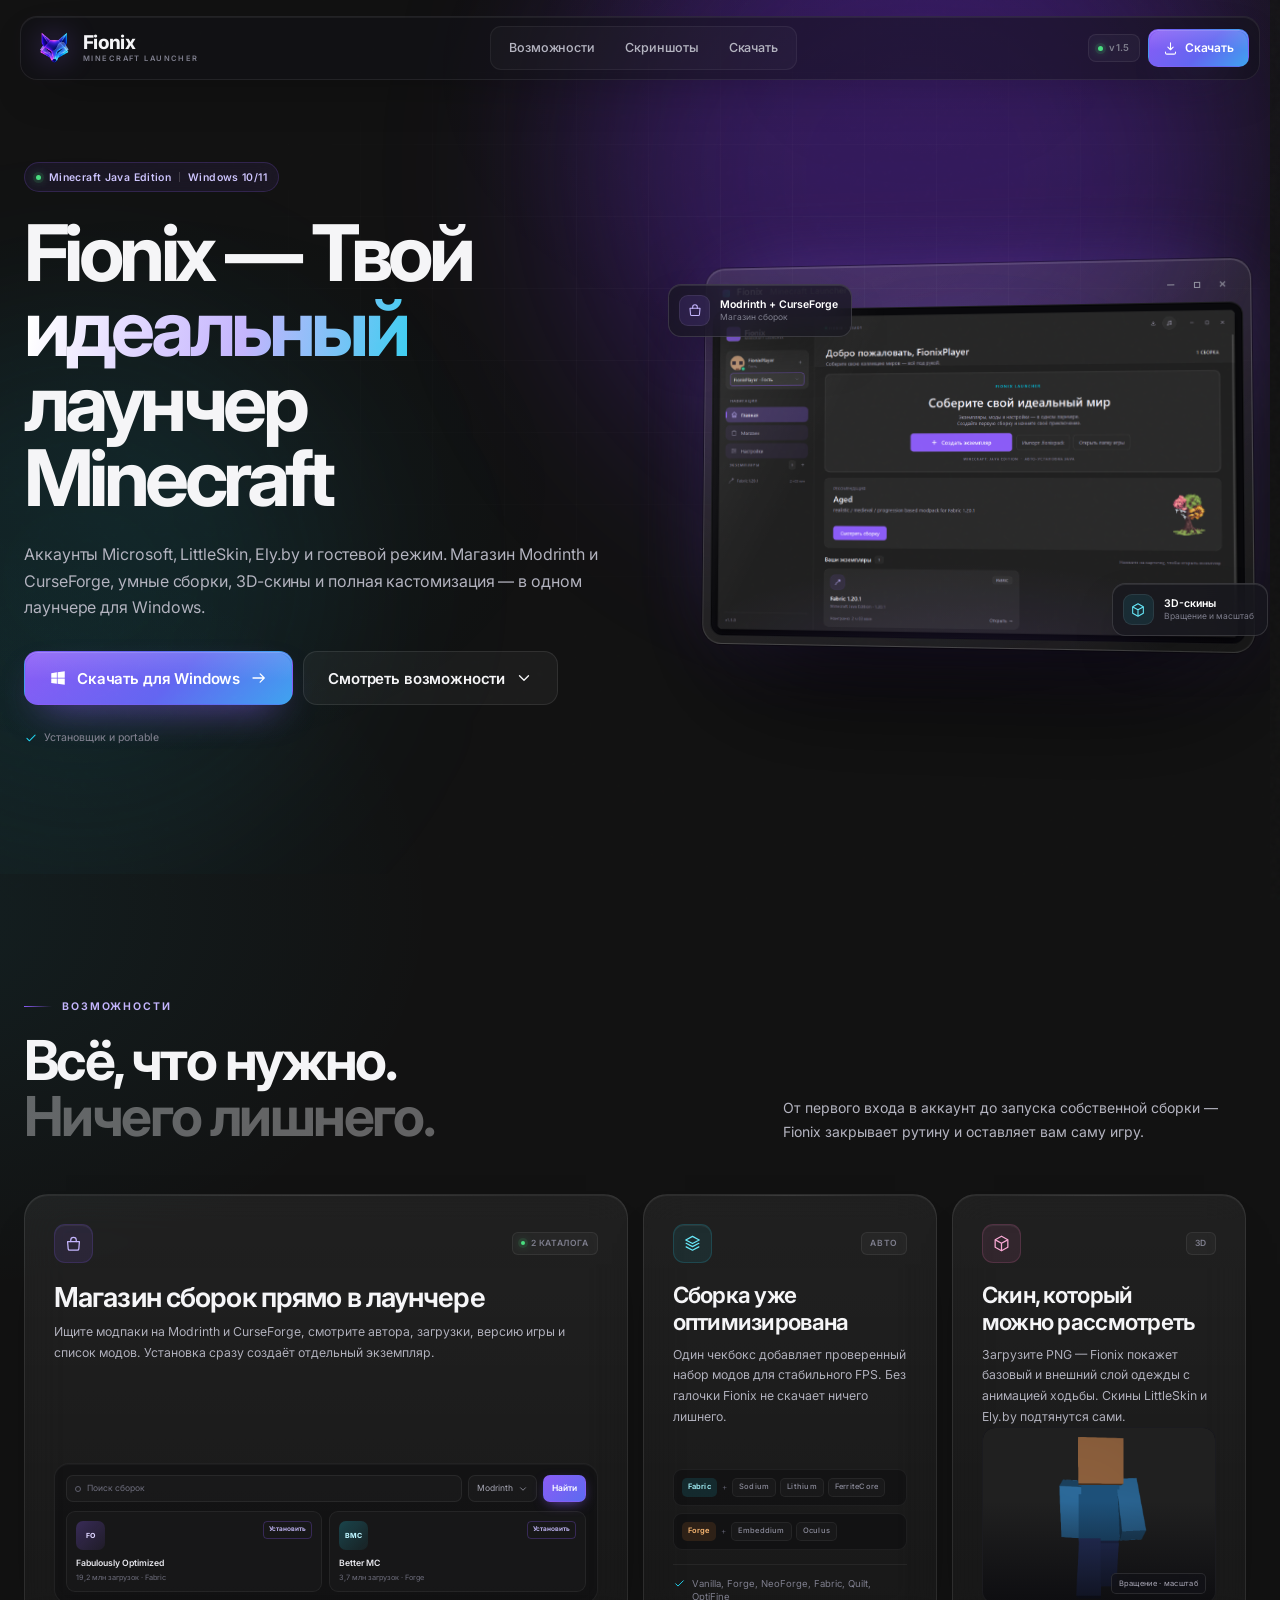
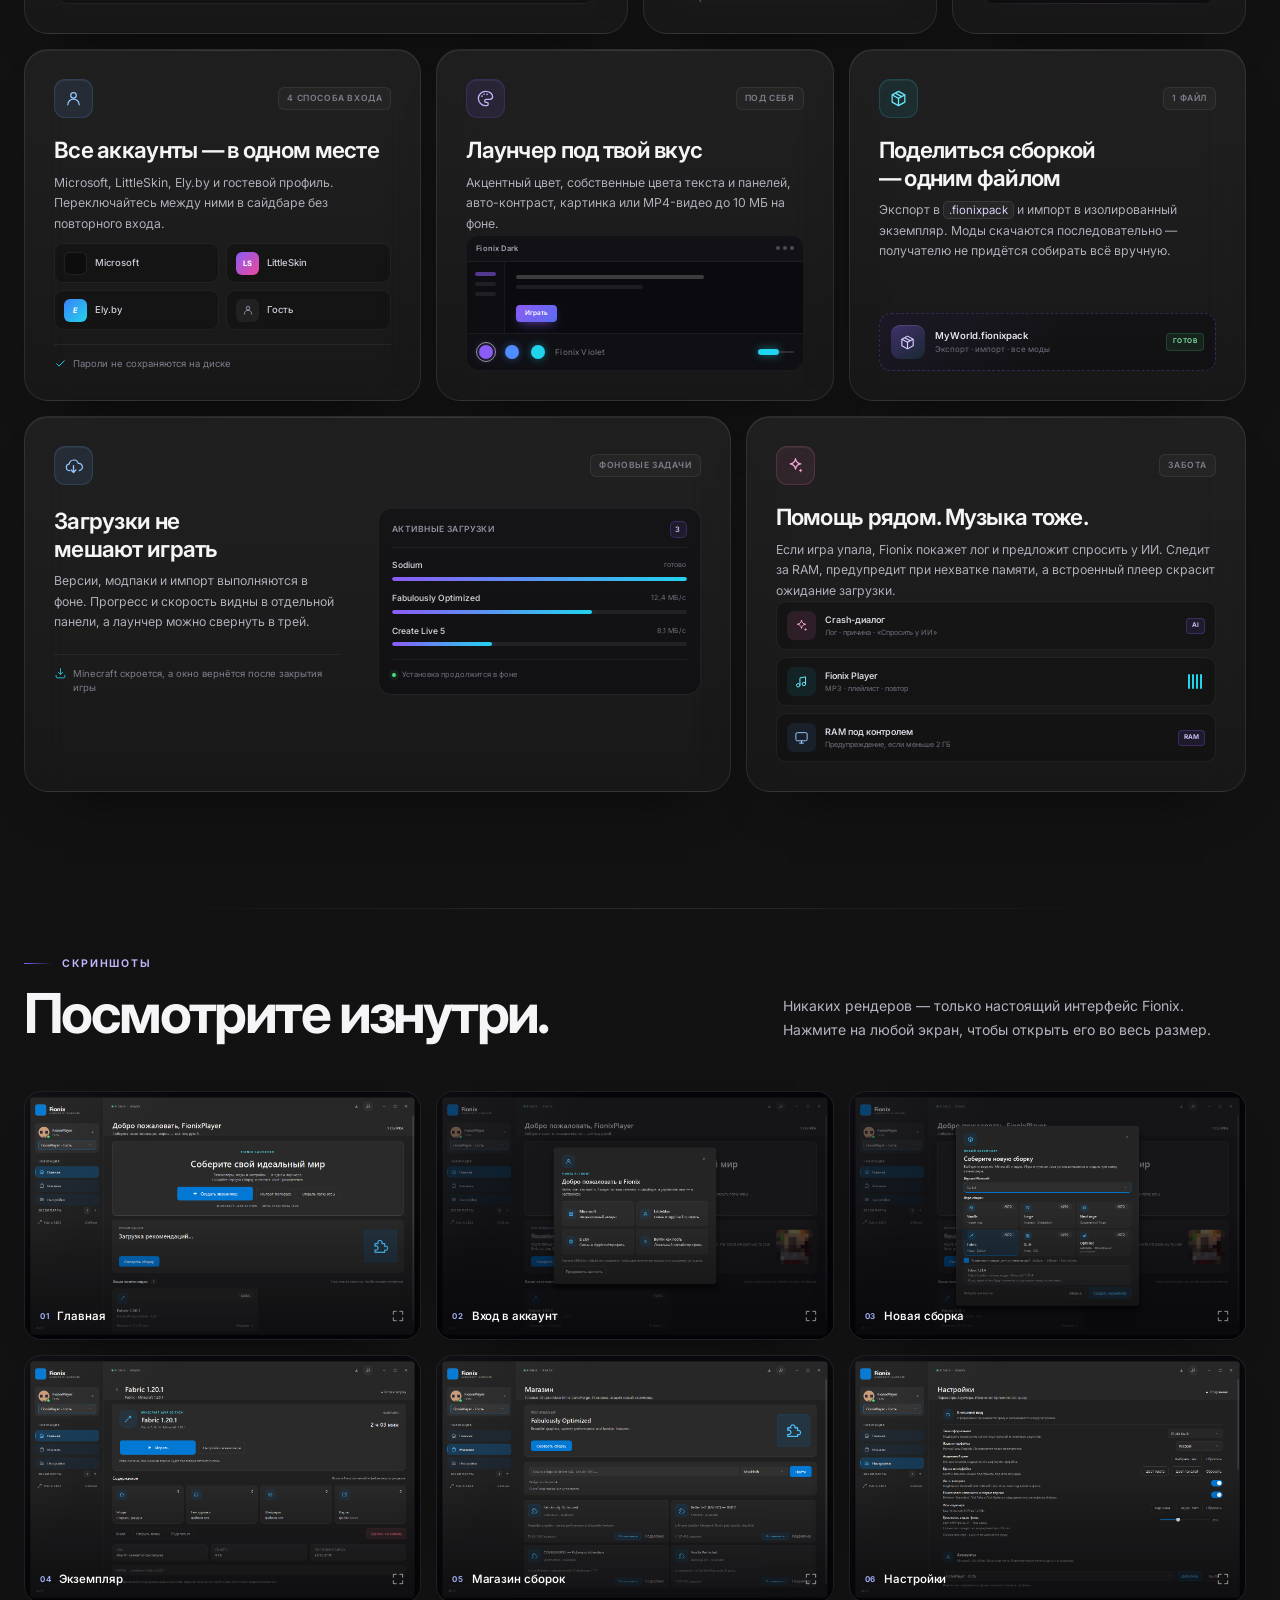
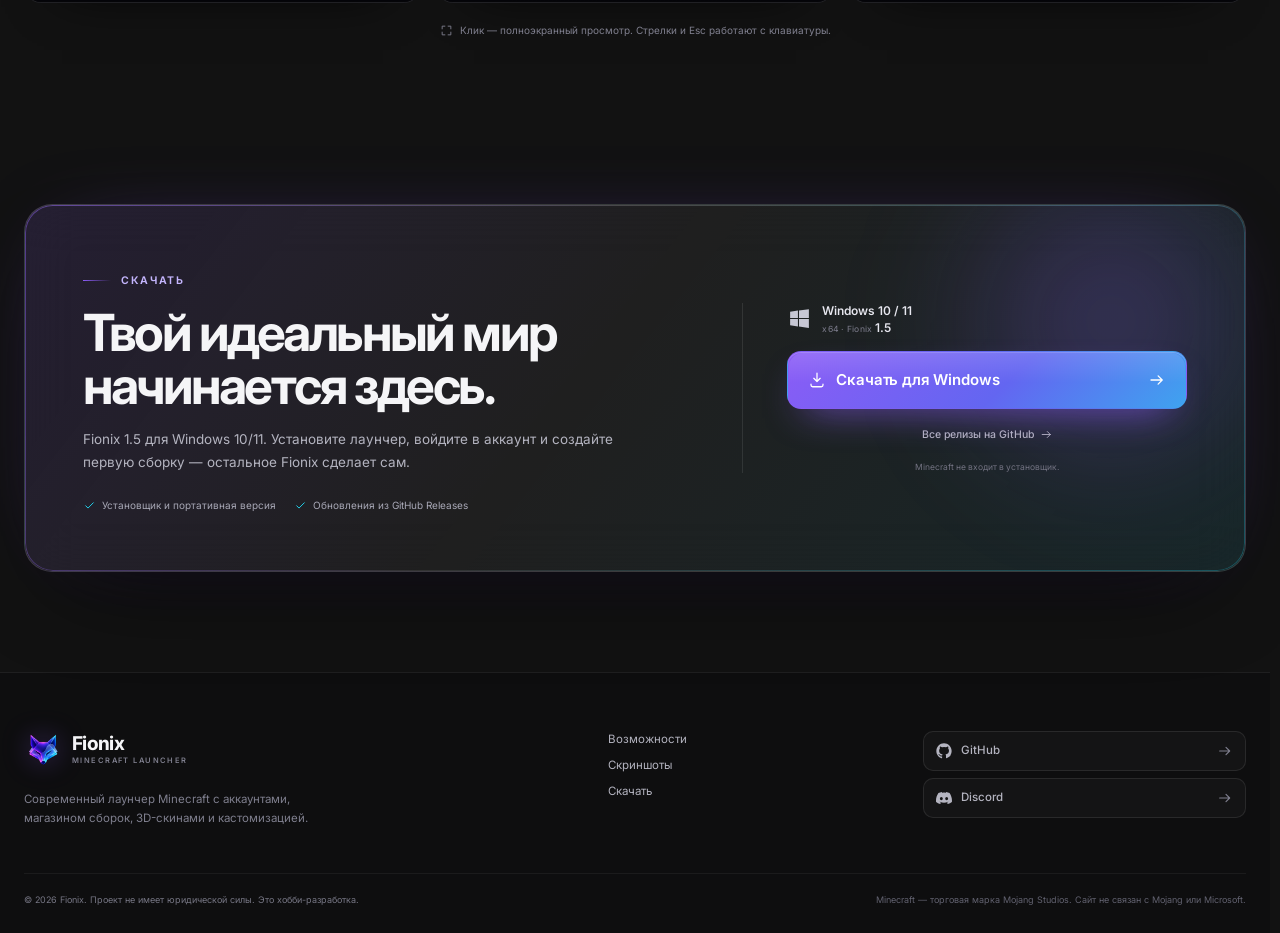
==== commit f89db423: "Update index.html" ====
--- a/index.html
+++ b/index.html
@@ -197,7 +197,7 @@
       <svg class="icon" aria-hidden="true"><use href="#i-windows"/></svg>
       Скачать для Windows
     </a>
-    <p class="mobile-menu__meta">Windows 10/11 · версия <span data-release-version>1.5</span> · бесплатно</p>
+    <p class="mobile-menu__meta">Windows 10/11 · версия <span data-release-version>1.5</span></p>
   </div>
 
   <main id="main">
@@ -245,8 +245,6 @@
           </div>
 
           <ul class="hero-meta" aria-label="Коротко о лаунчере">
-            <li><svg class="icon" aria-hidden="true"><use href="#i-check"/></svg>Бесплатно</li>
-            <li><svg class="icon" aria-hidden="true"><use href="#i-check"/></svg>Без прав администратора</li>
             <li><svg class="icon" aria-hidden="true"><use href="#i-check"/></svg>Установщик и portable</li>
           </ul>
         </div>
@@ -702,7 +700,6 @@
               сделает сам.
             </p>
             <ul class="download-facts">
-              <li><svg class="icon" aria-hidden="true"><use href="#i-check"/></svg>Без прав администратора</li>
               <li><svg class="icon" aria-hidden="true"><use href="#i-check"/></svg>Установщик и портативная версия</li>
               <li><svg class="icon" aria-hidden="true"><use href="#i-check"/></svg>Обновления из GitHub Releases</li>
             </ul>
@@ -731,7 +728,7 @@
               <svg class="icon" aria-hidden="true"><use href="#i-arrow-right"/></svg>
             </a>
 
-            <p class="download-note">Fionix — бесплатный проект. Minecraft не входит в установщик.</p>
+            <p class="download-note">Minecraft не входит в установщик.</p>
           </div>
         </div>
       </div>
